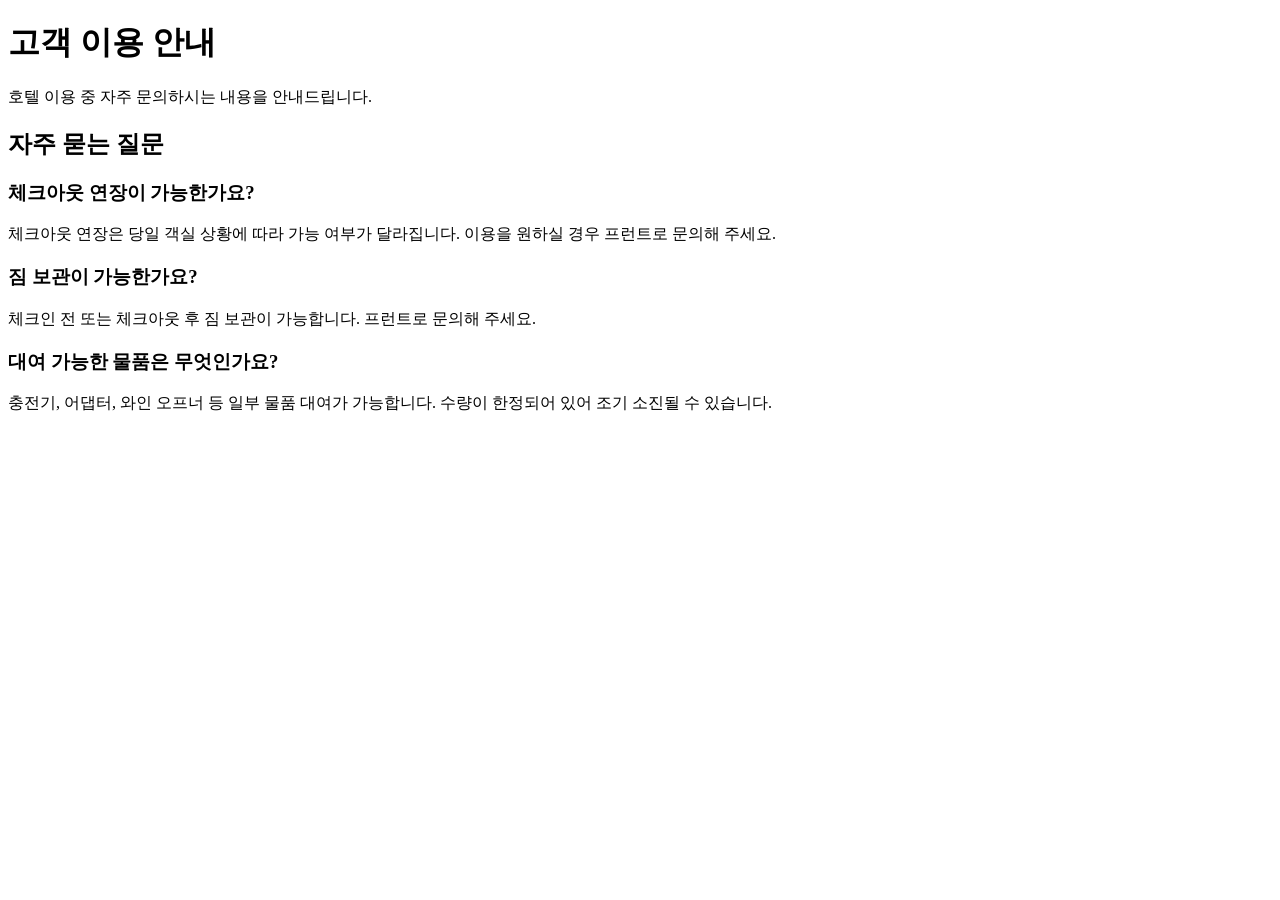
==== index.html @ 240a93ce "Create index.html" ====
<!DOCTYPE html>
<html lang="ko">
<head>
  <meta charset="UTF-8">
  <meta name="viewport" content="width=device-width, initial-scale=1.0">
  <title>고객 이용 안내</title>
</head>
<body>
  <h1>고객 이용 안내</h1>
  <p>호텔 이용 중 자주 문의하시는 내용을 안내드립니다.</p>

  <h2>자주 묻는 질문</h2>

  <h3>체크아웃 연장이 가능한가요?</h3>
  <p>체크아웃 연장은 당일 객실 상황에 따라 가능 여부가 달라집니다. 이용을 원하실 경우 프런트로 문의해 주세요.</p>

  <h3>짐 보관이 가능한가요?</h3>
  <p>체크인 전 또는 체크아웃 후 짐 보관이 가능합니다. 프런트로 문의해 주세요.</p>

  <h3>대여 가능한 물품은 무엇인가요?</h3>
  <p>충전기, 어댑터, 와인 오프너 등 일부 물품 대여가 가능합니다. 수량이 한정되어 있어 조기 소진될 수 있습니다.</p>
</body>
</html>
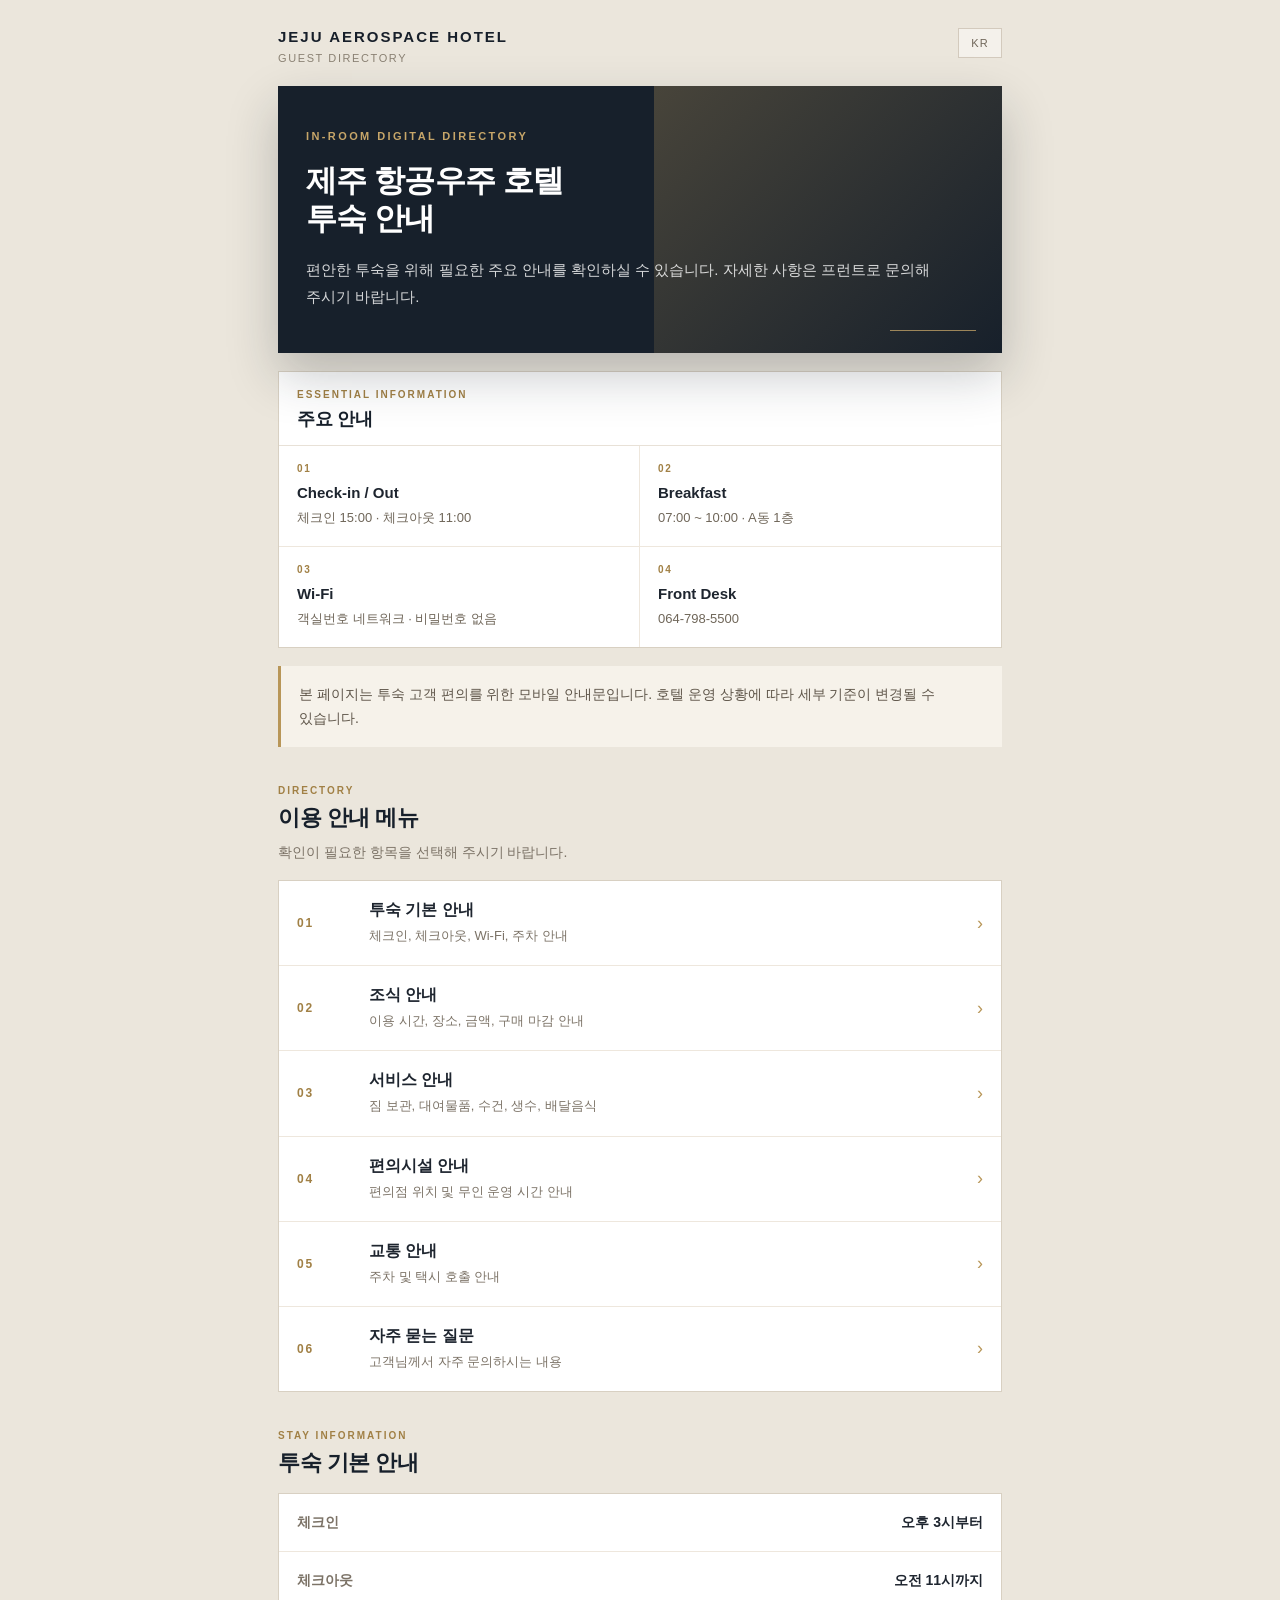
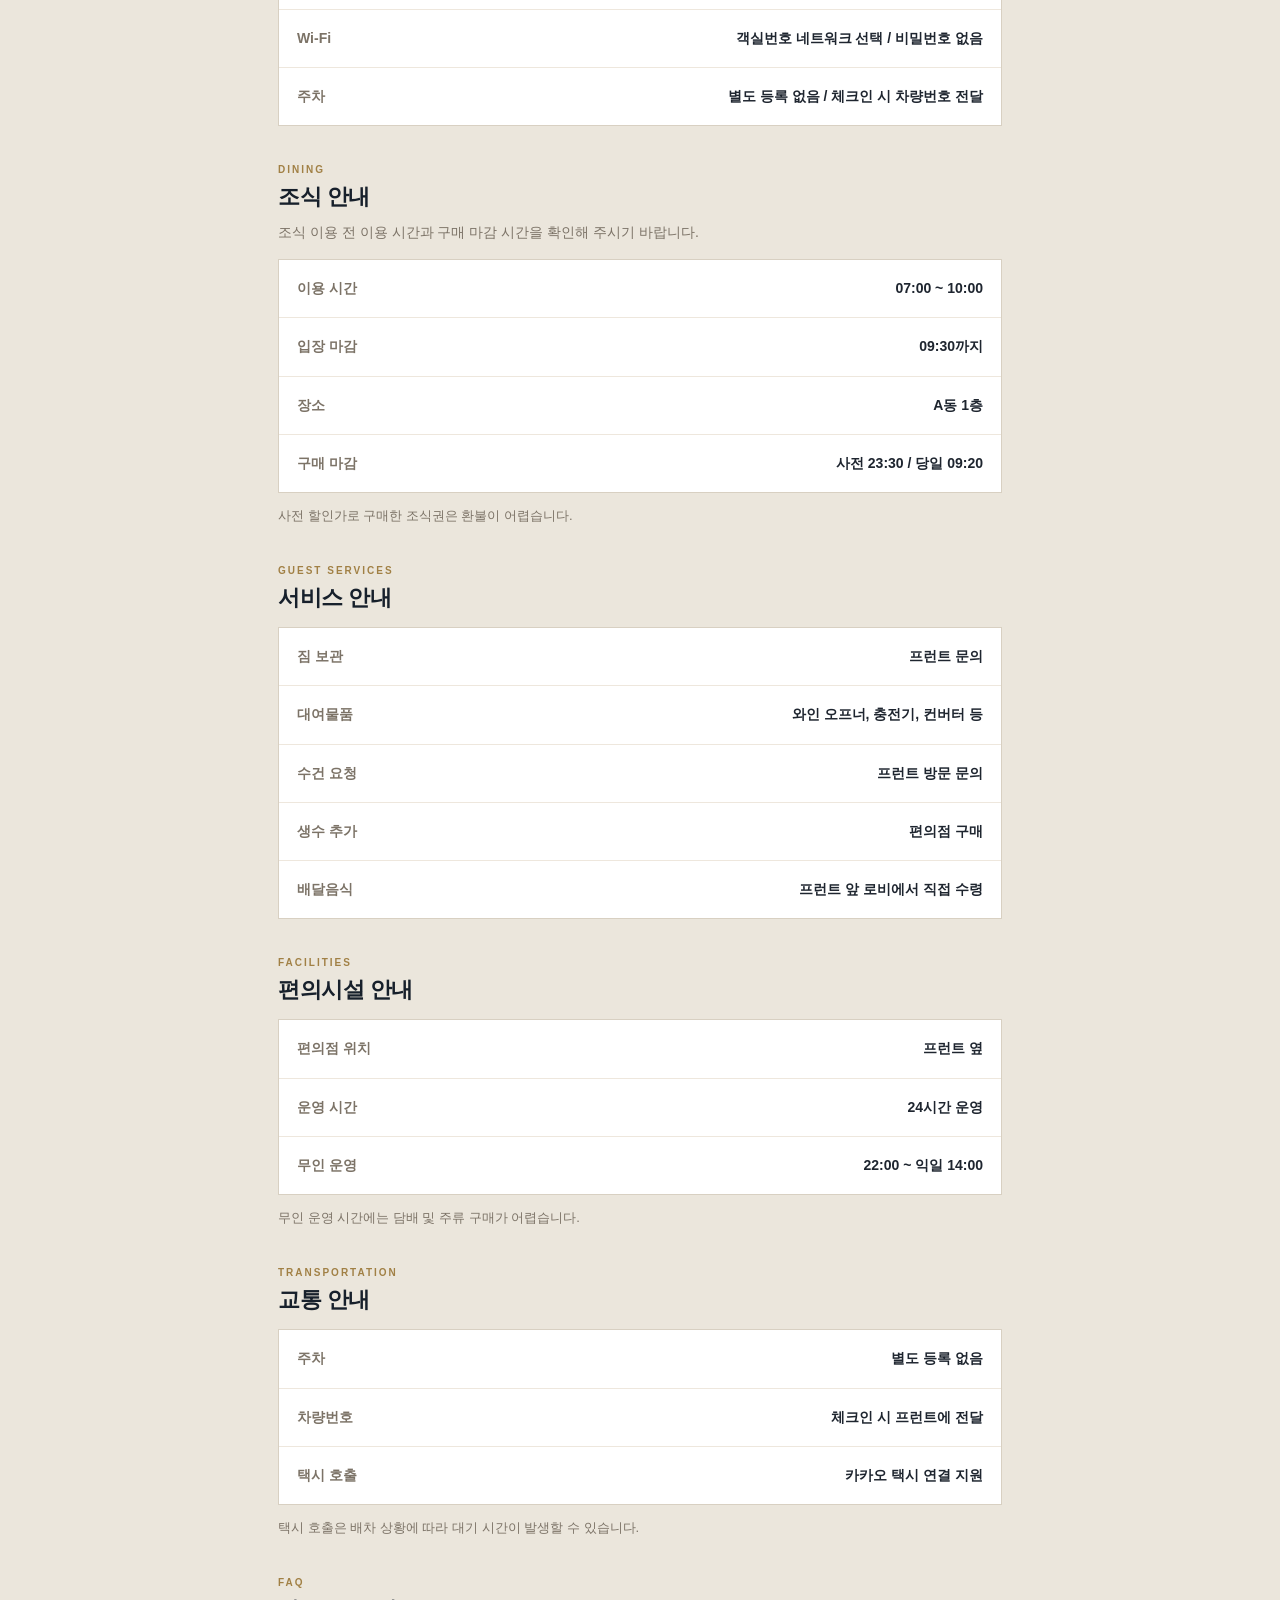
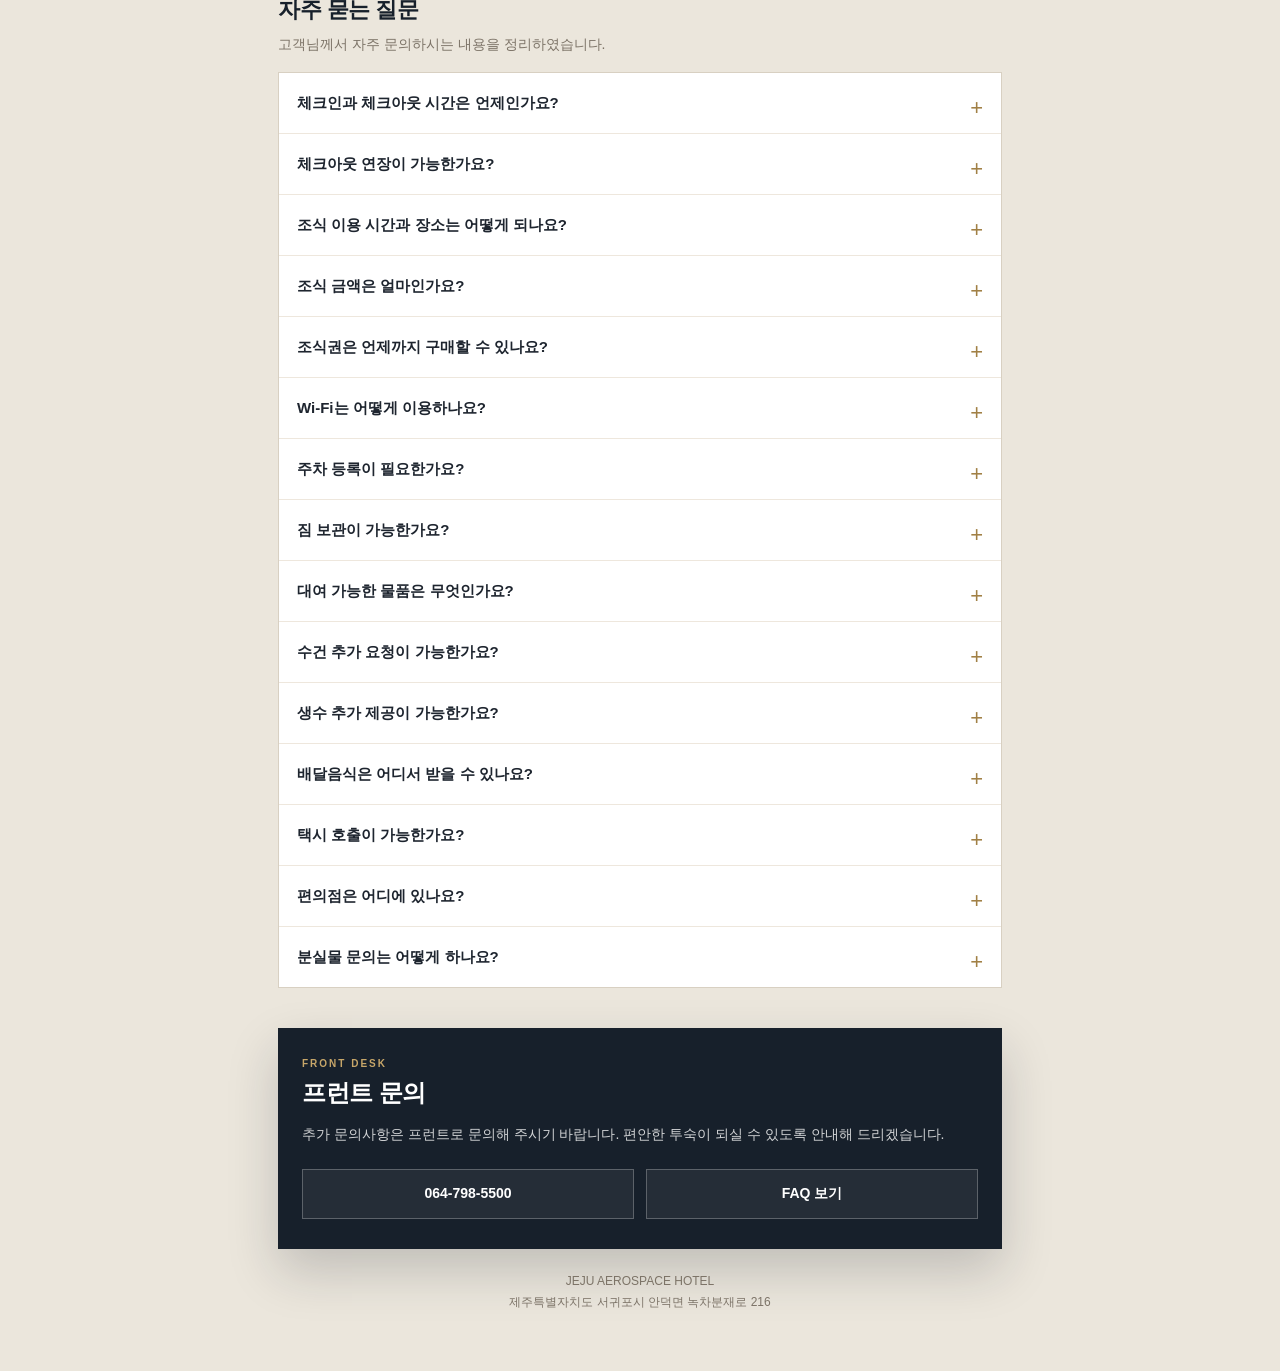
==== commit 6fb18d8e: "Apply premium guest directory layout" ====
--- a/index.html
+++ b/index.html
@@ -1,23 +1,905 @@
 <!DOCTYPE html>
 <html lang="ko">
 <head>
-  <meta charset="UTF-8">
-  <meta name="viewport" content="width=device-width, initial-scale=1.0">
-  <title>고객 이용 안내</title>
+  <meta charset="UTF-8" />
+  <meta name="viewport" content="width=device-width, initial-scale=1.0" />
+  <title>JEJU AEROSPACE HOTEL Guest Directory</title>
+
+  <style>
+    * {
+      box-sizing: border-box;
+    }
+
+    html {
+      scroll-behavior: smooth;
+    }
+
+    body {
+      margin: 0;
+      font-family: -apple-system, BlinkMacSystemFont, "Segoe UI", "Noto Sans KR", "Apple SD Gothic Neo", Arial, sans-serif;
+      background: #ebe6dc;
+      color: #1e252f;
+    }
+
+    a {
+      color: inherit;
+      text-decoration: none;
+    }
+
+    .page {
+      max-width: 760px;
+      margin: 0 auto;
+      padding: 22px 18px 30px;
+    }
+
+    .topbar {
+      display: flex;
+      justify-content: space-between;
+      align-items: flex-start;
+      padding: 6px 0 22px;
+    }
+
+    .brand-main {
+      font-size: 15px;
+      font-weight: 800;
+      letter-spacing: 2px;
+      color: #171f2a;
+      line-height: 1.2;
+    }
+
+    .brand-sub {
+      margin-top: 6px;
+      font-size: 11px;
+      letter-spacing: 1.6px;
+      color: #8a8173;
+      text-transform: uppercase;
+    }
+
+    .language {
+      font-size: 11px;
+      letter-spacing: 1.2px;
+      color: #6f6659;
+      border: 1px solid #d3cabd;
+      padding: 8px 12px;
+      background: rgba(255,255,255,0.42);
+    }
+
+    .hero {
+      background: #17202b;
+      color: #fff;
+      padding: 44px 28px 42px;
+      position: relative;
+      overflow: hidden;
+      box-shadow: 0 22px 48px rgba(23, 32, 43, 0.24);
+    }
+
+    .hero::before {
+      content: "";
+      position: absolute;
+      right: 0;
+      top: 0;
+      width: 48%;
+      height: 100%;
+      background: linear-gradient(135deg, rgba(191, 157, 95, 0.32), rgba(255,255,255,0));
+      opacity: 0.9;
+    }
+
+    .hero::after {
+      content: "";
+      position: absolute;
+      right: 26px;
+      bottom: 22px;
+      width: 86px;
+      height: 1px;
+      background: rgba(199, 166, 105, 0.75);
+    }
+
+    .hero-inner {
+      position: relative;
+      z-index: 1;
+    }
+
+    .kicker {
+      display: block;
+      font-size: 11px;
+      letter-spacing: 2.4px;
+      color: #c7a669;
+      font-weight: 700;
+      text-transform: uppercase;
+      margin-bottom: 20px;
+    }
+
+    .hero h1 {
+      margin: 0;
+      font-size: 31px;
+      line-height: 1.22;
+      font-weight: 700;
+      letter-spacing: -0.8px;
+    }
+
+    .hero p {
+      margin: 18px 0 0;
+      font-size: 15px;
+      line-height: 1.85;
+      color: rgba(255,255,255,0.82);
+      word-break: keep-all;
+    }
+
+    .essential {
+      background: #fff;
+      border: 1px solid #d8d0c2;
+      margin-top: 18px;
+    }
+
+    .essential-title {
+      padding: 17px 18px 14px;
+      border-bottom: 1px solid #e8e1d7;
+    }
+
+    .essential-title span {
+      display: block;
+      font-size: 10px;
+      letter-spacing: 2px;
+      color: #a18045;
+      font-weight: 800;
+      text-transform: uppercase;
+      margin-bottom: 7px;
+    }
+
+    .essential-title h2 {
+      margin: 0;
+      font-size: 18px;
+      color: #17202b;
+      letter-spacing: -0.3px;
+    }
+
+    .essential-grid {
+      display: grid;
+      grid-template-columns: repeat(2, 1fr);
+    }
+
+    .essential-item {
+      padding: 17px 18px;
+      border-bottom: 1px solid #eee7dd;
+      min-height: 96px;
+    }
+
+    .essential-item:nth-child(odd) {
+      border-right: 1px solid #eee7dd;
+    }
+
+    .essential-item:nth-last-child(1),
+    .essential-item:nth-last-child(2) {
+      border-bottom: none;
+    }
+
+    .essential-number {
+      display: block;
+      font-size: 10px;
+      letter-spacing: 1.6px;
+      color: #a18045;
+      font-weight: 800;
+      margin-bottom: 10px;
+    }
+
+    .essential-label {
+      font-size: 15px;
+      font-weight: 800;
+      color: #1e252f;
+      margin-bottom: 7px;
+    }
+
+    .essential-value {
+      font-size: 13px;
+      color: #6f6659;
+      line-height: 1.6;
+      word-break: keep-all;
+    }
+
+    .notice {
+      margin-top: 18px;
+      padding: 16px 18px;
+      background: #f6f2ea;
+      border-left: 3px solid #b89658;
+      color: #5f564a;
+      font-size: 14px;
+      line-height: 1.75;
+      word-break: keep-all;
+    }
+
+    .section {
+      margin-top: 38px;
+    }
+
+    .section-header {
+      margin-bottom: 15px;
+    }
+
+    .section-label {
+      display: block;
+      font-size: 10px;
+      letter-spacing: 2px;
+      color: #a18045;
+      font-weight: 800;
+      text-transform: uppercase;
+      margin-bottom: 8px;
+    }
+
+    .section-title {
+      margin: 0;
+      font-size: 22px;
+      color: #17202b;
+      letter-spacing: -0.5px;
+      line-height: 1.3;
+    }
+
+    .section-desc {
+      margin: 9px 0 0;
+      font-size: 14px;
+      line-height: 1.7;
+      color: #7c7367;
+      word-break: keep-all;
+    }
+
+    .directory {
+      background: #fff;
+      border: 1px solid #d8d0c2;
+    }
+
+    .directory-item {
+      display: grid;
+      grid-template-columns: 58px 1fr 18px;
+      gap: 14px;
+      align-items: center;
+      padding: 19px 18px;
+      border-bottom: 1px solid #eee7dd;
+    }
+
+    .directory-item:last-child {
+      border-bottom: none;
+    }
+
+    .directory-no {
+      font-size: 12px;
+      letter-spacing: 1.8px;
+      color: #a18045;
+      font-weight: 800;
+    }
+
+    .directory-title {
+      font-size: 16px;
+      font-weight: 800;
+      color: #1e252f;
+      margin-bottom: 5px;
+    }
+
+    .directory-desc {
+      font-size: 13px;
+      color: #7c7367;
+      line-height: 1.55;
+      word-break: keep-all;
+    }
+
+    .arrow {
+      color: #b89658;
+      font-size: 18px;
+      text-align: right;
+    }
+
+    .info-table {
+      background: #fff;
+      border: 1px solid #d8d0c2;
+    }
+
+    .info-row {
+      display: grid;
+      grid-template-columns: 118px 1fr;
+      gap: 16px;
+      padding: 17px 18px;
+      border-bottom: 1px solid #eee7dd;
+      font-size: 14px;
+      line-height: 1.65;
+    }
+
+    .info-row:last-child {
+      border-bottom: none;
+    }
+
+    .info-label {
+      color: #7c7367;
+      font-weight: 600;
+    }
+
+    .info-value {
+      color: #1e252f;
+      font-weight: 700;
+      text-align: right;
+      word-break: keep-all;
+    }
+
+    .sub-note {
+      margin-top: 12px;
+      font-size: 13px;
+      line-height: 1.7;
+      color: #7c7367;
+      word-break: keep-all;
+    }
+
+    .faq {
+      background: #fff;
+      border: 1px solid #d8d0c2;
+    }
+
+    details {
+      border-bottom: 1px solid #eee7dd;
+    }
+
+    details:last-child {
+      border-bottom: none;
+    }
+
+    summary {
+      list-style: none;
+      cursor: pointer;
+      position: relative;
+      padding: 18px 50px 18px 18px;
+      font-size: 15px;
+      line-height: 1.6;
+      color: #1e252f;
+      font-weight: 800;
+      word-break: keep-all;
+    }
+
+    summary::-webkit-details-marker {
+      display: none;
+    }
+
+    summary::after {
+      content: "+";
+      position: absolute;
+      right: 18px;
+      top: 17px;
+      font-size: 22px;
+      color: #a18045;
+      font-weight: 300;
+    }
+
+    details[open] summary::after {
+      content: "–";
+    }
+
+    details p {
+      margin: 0;
+      padding: 0 18px 20px;
+      font-size: 14px;
+      line-height: 1.85;
+      color: #5f564a;
+      word-break: keep-all;
+    }
+
+    .price-box {
+      margin: 0 18px 20px;
+      padding: 15px 16px;
+      background: #f6f2ea;
+      border: 1px solid #eadcc2;
+      font-size: 14px;
+      line-height: 1.85;
+      color: #4f473d;
+      word-break: keep-all;
+    }
+
+    .contact {
+      margin-top: 40px;
+      background: #17202b;
+      color: #fff;
+      padding: 30px 24px;
+      box-shadow: 0 22px 48px rgba(23, 32, 43, 0.2);
+    }
+
+    .contact .section-label {
+      color: #c7a669;
+    }
+
+    .contact h2 {
+      margin: 0;
+      font-size: 24px;
+      letter-spacing: -0.5px;
+    }
+
+    .contact p {
+      margin: 13px 0 0;
+      color: rgba(255,255,255,0.8);
+      font-size: 14px;
+      line-height: 1.8;
+      word-break: keep-all;
+    }
+
+    .contact-actions {
+      margin-top: 22px;
+      display: grid;
+      grid-template-columns: 1fr 1fr;
+      gap: 12px;
+    }
+
+    .contact-button {
+      border: 1px solid rgba(255,255,255,0.25);
+      padding: 15px 12px;
+      text-align: center;
+      color: #fff;
+      font-size: 14px;
+      font-weight: 800;
+      background: rgba(255,255,255,0.06);
+    }
+
+    .footer {
+      padding: 22px 0 28px;
+      text-align: center;
+      font-size: 12px;
+      color: #7c7367;
+      line-height: 1.75;
+      word-break: keep-all;
+    }
+
+    @media (max-width: 520px) {
+      .page {
+        padding: 18px 15px 28px;
+      }
+
+      .hero {
+        padding: 40px 23px 38px;
+      }
+
+      .hero h1 {
+        font-size: 28px;
+      }
+
+      .essential-grid {
+        grid-template-columns: 1fr;
+      }
+
+      .essential-item {
+        border-right: none !important;
+      }
+
+      .essential-item:nth-last-child(2) {
+        border-bottom: 1px solid #eee7dd;
+      }
+
+      .directory-item {
+        grid-template-columns: 46px 1fr 16px;
+        gap: 12px;
+        padding: 18px 16px;
+      }
+
+      .info-row {
+        grid-template-columns: 1fr;
+        gap: 5px;
+      }
+
+      .info-value {
+        text-align: left;
+      }
+
+      .contact-actions {
+        grid-template-columns: 1fr;
+      }
+    }
+  </style>
 </head>
+
 <body>
-  <h1>고객 이용 안내</h1>
-  <p>호텔 이용 중 자주 문의하시는 내용을 안내드립니다.</p>
-
-  <h2>자주 묻는 질문</h2>
-
-  <h3>체크아웃 연장이 가능한가요?</h3>
-  <p>체크아웃 연장은 당일 객실 상황에 따라 가능 여부가 달라집니다. 이용을 원하실 경우 프런트로 문의해 주세요.</p>
-
-  <h3>짐 보관이 가능한가요?</h3>
-  <p>체크인 전 또는 체크아웃 후 짐 보관이 가능합니다. 프런트로 문의해 주세요.</p>
-
-  <h3>대여 가능한 물품은 무엇인가요?</h3>
-  <p>충전기, 어댑터, 와인 오프너 등 일부 물품 대여가 가능합니다. 수량이 한정되어 있어 조기 소진될 수 있습니다.</p>
+  <main class="page">
+
+    <header class="topbar">
+      <div>
+        <div class="brand-main">JEJU AEROSPACE HOTEL</div>
+        <div class="brand-sub">Guest Directory</div>
+      </div>
+      <div class="language">KR</div>
+    </header>
+
+    <section class="hero">
+      <div class="hero-inner">
+        <span class="kicker">In-Room Digital Directory</span>
+        <h1>제주 항공우주 호텔<br>투숙 안내</h1>
+        <p>
+          편안한 투숙을 위해 필요한 주요 안내를 확인하실 수 있습니다.
+          자세한 사항은 프런트로 문의해 주시기 바랍니다.
+        </p>
+      </div>
+    </section>
+
+    <section class="essential" id="essential">
+      <div class="essential-title">
+        <span>Essential Information</span>
+        <h2>주요 안내</h2>
+      </div>
+
+      <div class="essential-grid">
+        <a class="essential-item" href="#stay">
+          <span class="essential-number">01</span>
+          <div class="essential-label">Check-in / Out</div>
+          <div class="essential-value">체크인 15:00 · 체크아웃 11:00</div>
+        </a>
+
+        <a class="essential-item" href="#breakfast">
+          <span class="essential-number">02</span>
+          <div class="essential-label">Breakfast</div>
+          <div class="essential-value">07:00 ~ 10:00 · A동 1층</div>
+        </a>
+
+        <a class="essential-item" href="#wifi">
+          <span class="essential-number">03</span>
+          <div class="essential-label">Wi-Fi</div>
+          <div class="essential-value">객실번호 네트워크 · 비밀번호 없음</div>
+        </a>
+
+        <a class="essential-item" href="#front">
+          <span class="essential-number">04</span>
+          <div class="essential-label">Front Desk</div>
+          <div class="essential-value">064-798-5500</div>
+        </a>
+      </div>
+    </section>
+
+    <div class="notice">
+      본 페이지는 투숙 고객 편의를 위한 모바일 안내문입니다.
+      호텔 운영 상황에 따라 세부 기준이 변경될 수 있습니다.
+    </div>
+
+    <section class="section">
+      <div class="section-header">
+        <span class="section-label">Directory</span>
+        <h2 class="section-title">이용 안내 메뉴</h2>
+        <p class="section-desc">확인이 필요한 항목을 선택해 주시기 바랍니다.</p>
+      </div>
+
+      <div class="directory">
+        <a class="directory-item" href="#stay">
+          <div class="directory-no">01</div>
+          <div>
+            <div class="directory-title">투숙 기본 안내</div>
+            <div class="directory-desc">체크인, 체크아웃, Wi-Fi, 주차 안내</div>
+          </div>
+          <div class="arrow">›</div>
+        </a>
+
+        <a class="directory-item" href="#breakfast">
+          <div class="directory-no">02</div>
+          <div>
+            <div class="directory-title">조식 안내</div>
+            <div class="directory-desc">이용 시간, 장소, 금액, 구매 마감 안내</div>
+          </div>
+          <div class="arrow">›</div>
+        </a>
+
+        <a class="directory-item" href="#service">
+          <div class="directory-no">03</div>
+          <div>
+            <div class="directory-title">서비스 안내</div>
+            <div class="directory-desc">짐 보관, 대여물품, 수건, 생수, 배달음식</div>
+          </div>
+          <div class="arrow">›</div>
+        </a>
+
+        <a class="directory-item" href="#facility">
+          <div class="directory-no">04</div>
+          <div>
+            <div class="directory-title">편의시설 안내</div>
+            <div class="directory-desc">편의점 위치 및 무인 운영 시간 안내</div>
+          </div>
+          <div class="arrow">›</div>
+        </a>
+
+        <a class="directory-item" href="#transport">
+          <div class="directory-no">05</div>
+          <div>
+            <div class="directory-title">교통 안내</div>
+            <div class="directory-desc">주차 및 택시 호출 안내</div>
+          </div>
+          <div class="arrow">›</div>
+        </a>
+
+        <a class="directory-item" href="#faq">
+          <div class="directory-no">06</div>
+          <div>
+            <div class="directory-title">자주 묻는 질문</div>
+            <div class="directory-desc">고객님께서 자주 문의하시는 내용</div>
+          </div>
+          <div class="arrow">›</div>
+        </a>
+      </div>
+    </section>
+
+    <section class="section" id="stay">
+      <div class="section-header">
+        <span class="section-label">Stay Information</span>
+        <h2 class="section-title">투숙 기본 안내</h2>
+      </div>
+
+      <div class="info-table">
+        <div class="info-row">
+          <div class="info-label">체크인</div>
+          <div class="info-value">오후 3시부터</div>
+        </div>
+        <div class="info-row">
+          <div class="info-label">체크아웃</div>
+          <div class="info-value">오전 11시까지</div>
+        </div>
+        <div class="info-row" id="wifi">
+          <div class="info-label">Wi-Fi</div>
+          <div class="info-value">객실번호 네트워크 선택 / 비밀번호 없음</div>
+        </div>
+        <div class="info-row">
+          <div class="info-label">주차</div>
+          <div class="info-value">별도 등록 없음 / 체크인 시 차량번호 전달</div>
+        </div>
+      </div>
+    </section>
+
+    <section class="section" id="breakfast">
+      <div class="section-header">
+        <span class="section-label">Dining</span>
+        <h2 class="section-title">조식 안내</h2>
+        <p class="section-desc">조식 이용 전 이용 시간과 구매 마감 시간을 확인해 주시기 바랍니다.</p>
+      </div>
+
+      <div class="info-table">
+        <div class="info-row">
+          <div class="info-label">이용 시간</div>
+          <div class="info-value">07:00 ~ 10:00</div>
+        </div>
+        <div class="info-row">
+          <div class="info-label">입장 마감</div>
+          <div class="info-value">09:30까지</div>
+        </div>
+        <div class="info-row">
+          <div class="info-label">장소</div>
+          <div class="info-value">A동 1층</div>
+        </div>
+        <div class="info-row">
+          <div class="info-label">구매 마감</div>
+          <div class="info-value">사전 23:30 / 당일 09:20</div>
+        </div>
+      </div>
+
+      <div class="sub-note">
+        사전 할인가로 구매한 조식권은 환불이 어렵습니다.
+      </div>
+    </section>
+
+    <section class="section" id="service">
+      <div class="section-header">
+        <span class="section-label">Guest Services</span>
+        <h2 class="section-title">서비스 안내</h2>
+      </div>
+
+      <div class="info-table">
+        <div class="info-row">
+          <div class="info-label">짐 보관</div>
+          <div class="info-value">프런트 문의</div>
+        </div>
+        <div class="info-row">
+          <div class="info-label">대여물품</div>
+          <div class="info-value">와인 오프너, 충전기, 컨버터 등</div>
+        </div>
+        <div class="info-row">
+          <div class="info-label">수건 요청</div>
+          <div class="info-value">프런트 방문 문의</div>
+        </div>
+        <div class="info-row">
+          <div class="info-label">생수 추가</div>
+          <div class="info-value">편의점 구매</div>
+        </div>
+        <div class="info-row">
+          <div class="info-label">배달음식</div>
+          <div class="info-value">프런트 앞 로비에서 직접 수령</div>
+        </div>
+      </div>
+    </section>
+
+    <section class="section" id="facility">
+      <div class="section-header">
+        <span class="section-label">Facilities</span>
+        <h2 class="section-title">편의시설 안내</h2>
+      </div>
+
+      <div class="info-table">
+        <div class="info-row">
+          <div class="info-label">편의점 위치</div>
+          <div class="info-value">프런트 옆</div>
+        </div>
+        <div class="info-row">
+          <div class="info-label">운영 시간</div>
+          <div class="info-value">24시간 운영</div>
+        </div>
+        <div class="info-row">
+          <div class="info-label">무인 운영</div>
+          <div class="info-value">22:00 ~ 익일 14:00</div>
+        </div>
+      </div>
+
+      <div class="sub-note">
+        무인 운영 시간에는 담배 및 주류 구매가 어렵습니다.
+      </div>
+    </section>
+
+    <section class="section" id="transport">
+      <div class="section-header">
+        <span class="section-label">Transportation</span>
+        <h2 class="section-title">교통 안내</h2>
+      </div>
+
+      <div class="info-table">
+        <div class="info-row">
+          <div class="info-label">주차</div>
+          <div class="info-value">별도 등록 없음</div>
+        </div>
+        <div class="info-row">
+          <div class="info-label">차량번호</div>
+          <div class="info-value">체크인 시 프런트에 전달</div>
+        </div>
+        <div class="info-row">
+          <div class="info-label">택시 호출</div>
+          <div class="info-value">카카오 택시 연결 지원</div>
+        </div>
+      </div>
+
+      <div class="sub-note">
+        택시 호출은 배차 상황에 따라 대기 시간이 발생할 수 있습니다.
+      </div>
+    </section>
+
+    <section class="section" id="faq">
+      <div class="section-header">
+        <span class="section-label">FAQ</span>
+        <h2 class="section-title">자주 묻는 질문</h2>
+        <p class="section-desc">고객님께서 자주 문의하시는 내용을 정리하였습니다.</p>
+      </div>
+
+      <div class="faq">
+        <details>
+          <summary>체크인과 체크아웃 시간은 언제인가요?</summary>
+          <p>체크인은 오후 3시부터 가능하며, 체크아웃은 오전 11시까지입니다.</p>
+        </details>
+
+        <details>
+          <summary>체크아웃 연장이 가능한가요?</summary>
+          <p>
+            체크아웃 연장은 당일 객실 상황에 따라 가능 여부가 달라집니다.
+            최대 오후 2시까지 연장 가능하며, 연장 요금은 시간당 11,000원입니다.
+            이용을 원하실 경우 프런트로 문의해 주시기 바랍니다.
+          </p>
+        </details>
+
+        <details>
+          <summary>조식 이용 시간과 장소는 어떻게 되나요?</summary>
+          <p>
+            조식은 오전 7시부터 오전 10시까지 이용 가능하며, 입장은 오전 9시 30분까지 가능합니다.
+            조식 장소는 A동 1층입니다.
+          </p>
+        </details>
+
+        <details>
+          <summary>조식 금액은 얼마인가요?</summary>
+          <p>조식은 전날 구매 시 사전 할인가로 이용 가능합니다.</p>
+          <div class="price-box">
+            성인 사전 구매: 15,000원<br>
+            성인 당일 구매: 17,600원<br>
+            소인: 12,100원<br><br>
+            사전 할인가로 구매한 조식권은 환불이 어렵습니다.
+          </div>
+        </details>
+
+        <details>
+          <summary>조식권은 언제까지 구매할 수 있나요?</summary>
+          <p>
+            사전 할인가 조식권은 전날 23시 30분까지 구매 가능합니다.
+            당일 조식권은 당일 오전 9시 20분까지 구매 가능합니다.
+          </p>
+        </details>
+
+        <details>
+          <summary>Wi-Fi는 어떻게 이용하나요?</summary>
+          <p>
+            Wi-Fi 검색 시 객실번호로 된 네트워크를 선택해 주시기 바랍니다.
+            별도 비밀번호 없이 이용 가능합니다.
+          </p>
+        </details>
+
+        <details>
+          <summary>주차 등록이 필요한가요?</summary>
+          <p>
+            별도의 주차 등록은 필요하지 않습니다.
+            다만 체크인 시 차량번호를 프런트에 알려 주시기 바랍니다.
+          </p>
+        </details>
+
+        <details>
+          <summary>짐 보관이 가능한가요?</summary>
+          <p>
+            짐 보관은 가능합니다.
+            프런트로 문의해 주시기 바랍니다.
+          </p>
+        </details>
+
+        <details>
+          <summary>대여 가능한 물품은 무엇인가요?</summary>
+          <p>
+            와인 오프너, 충전기, 컨버터 등 일부 물품 대여가 가능합니다.
+            대여 물품은 수량이 한정되어 있으며, 사용 후 반드시 프런트로 반납해 주시기 바랍니다.
+          </p>
+        </details>
+
+        <details>
+          <summary>수건 추가 요청이 가능한가요?</summary>
+          <p>
+            수건이 추가로 필요하신 경우 프런트로 방문해 주시기 바랍니다.
+            운영 기준에 따라 안내해 드립니다.
+          </p>
+        </details>
+
+        <details>
+          <summary>생수 추가 제공이 가능한가요?</summary>
+          <p>
+            생수는 1일 기준 객실 타입별 인원 수에 맞춰 제공됩니다.
+            추가 생수가 필요한 경우 편의점에서 구매해 주시기 바랍니다.
+          </p>
+        </details>
+
+        <details>
+          <summary>배달음식은 어디서 받을 수 있나요?</summary>
+          <p>
+            배달음식은 프런트 앞 로비에서 고객님께서 직접 수령해 주시기 바랍니다.
+          </p>
+        </details>
+
+        <details>
+          <summary>택시 호출이 가능한가요?</summary>
+          <p>
+            프런트에 요청하시면 카카오 택시를 통해 호출을 도와드립니다.
+            단, 배차 상황에 따라 대기 시간이 발생할 수 있습니다.
+          </p>
+        </details>
+
+        <details>
+          <summary>편의점은 어디에 있나요?</summary>
+          <p>
+            편의점은 프런트 옆에 있습니다.
+            24시간 운영되며, 22시부터 익일 14시까지는 무인으로 운영됩니다.
+            무인 운영 시간에는 담배 및 주류 구매가 어렵습니다.
+          </p>
+        </details>
+
+        <details>
+          <summary>분실물 문의는 어떻게 하나요?</summary>
+          <p>
+            호텔에서 발견된 분실물은 최대 30일 동안 보관됩니다.
+            분실물 관련 문의는 프런트로 전화 또는 방문하여 문의해 주시기 바랍니다.
+          </p>
+        </details>
+      </div>
+    </section>
+
+    <section class="contact" id="front">
+      <span class="section-label">Front Desk</span>
+      <h2>프런트 문의</h2>
+      <p>
+        추가 문의사항은 프런트로 문의해 주시기 바랍니다.
+        편안한 투숙이 되실 수 있도록 안내해 드리겠습니다.
+      </p>
+
+      <div class="contact-actions">
+        <a class="contact-button" href="tel:0647985500">064-798-5500</a>
+        <a class="contact-button" href="#faq">FAQ 보기</a>
+      </div>
+    </section>
+
+    <footer class="footer">
+      JEJU AEROSPACE HOTEL<br>
+      제주특별자치도 서귀포시 안덕면 녹차분재로 216
+    </footer>
+
+  </main>
 </body>
 </html>
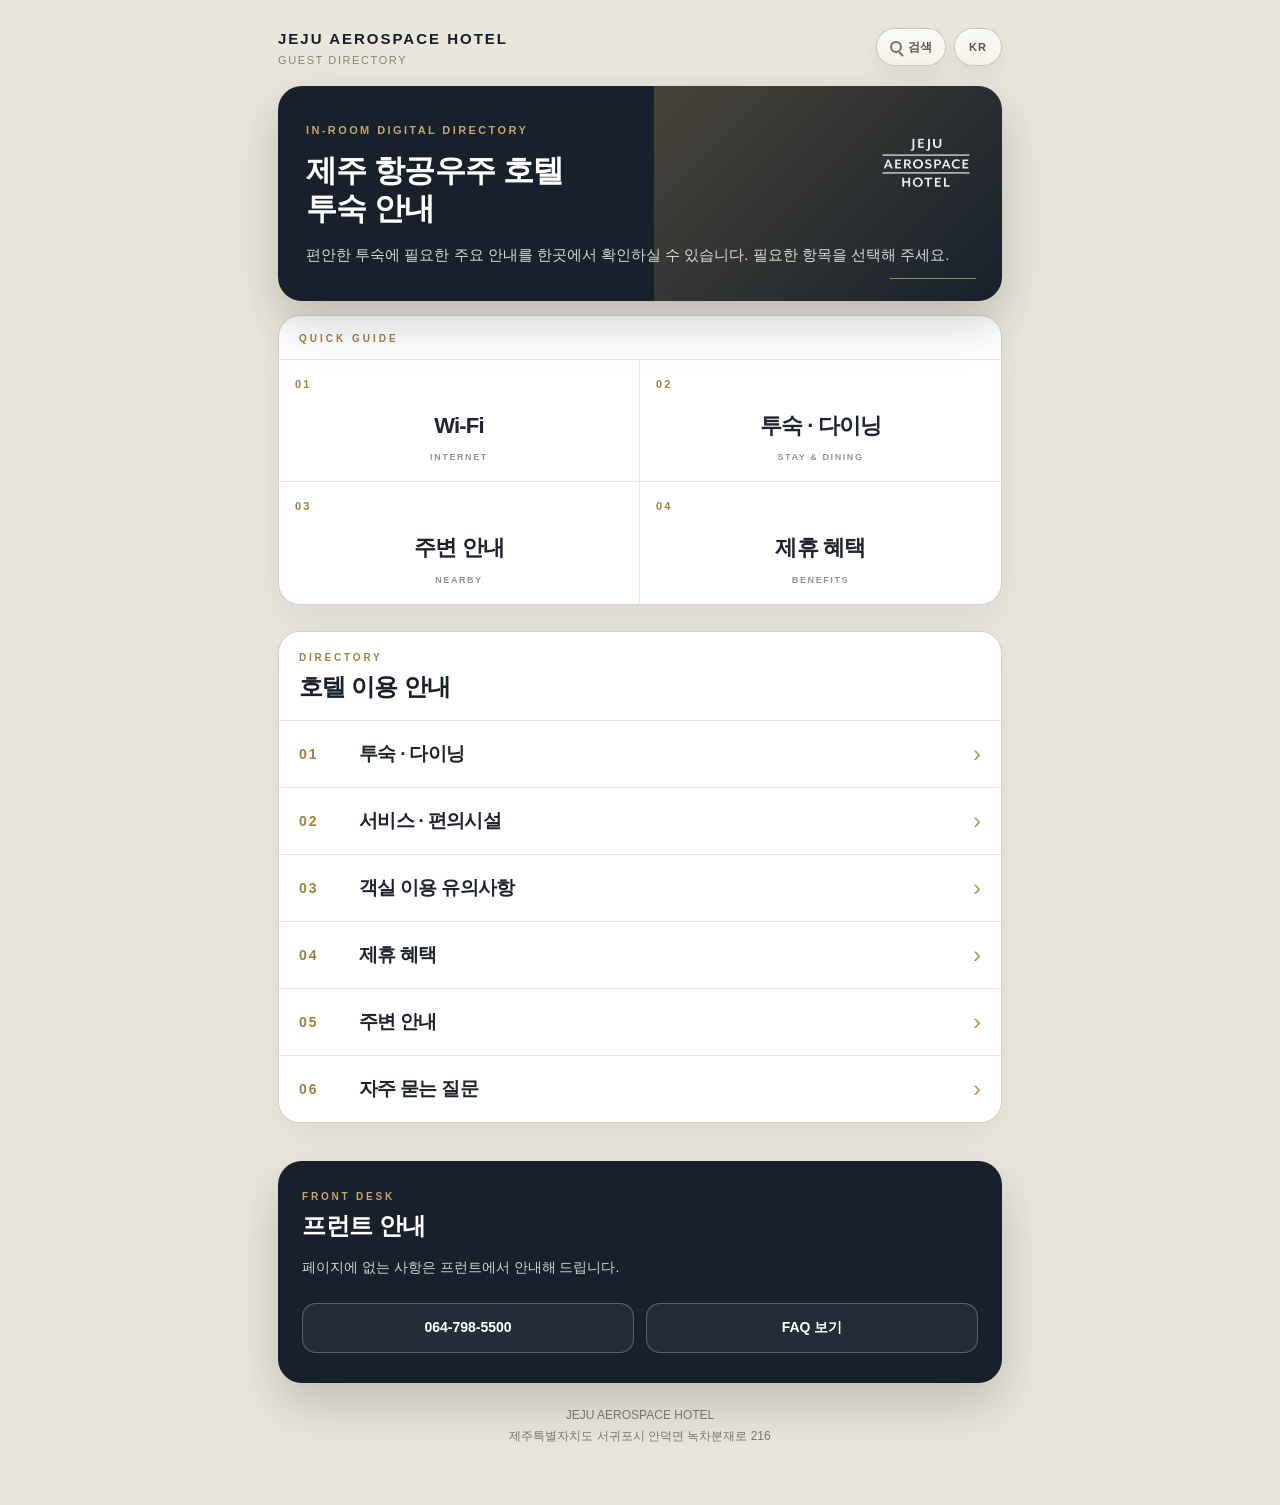
==== commit 1b5494d5: "Add files via upload" ====
--- a/index.html
+++ b/index.html
@@ -5,893 +5,207 @@
   <meta name="viewport" content="width=device-width, initial-scale=1.0" />
   <title>JEJU AEROSPACE HOTEL Guest Directory</title>
 
-  <style>
-    * {
-      box-sizing: border-box;
-    }
-
-    html {
-      scroll-behavior: smooth;
-    }
-
-    body {
-      margin: 0;
-      font-family: -apple-system, BlinkMacSystemFont, "Segoe UI", "Noto Sans KR", "Apple SD Gothic Neo", Arial, sans-serif;
-      background: #ebe6dc;
-      color: #1e252f;
-    }
-
-    a {
-      color: inherit;
-      text-decoration: none;
-    }
-
-    .page {
-      max-width: 760px;
-      margin: 0 auto;
-      padding: 22px 18px 30px;
-    }
-
-    .topbar {
-      display: flex;
-      justify-content: space-between;
-      align-items: flex-start;
-      padding: 6px 0 22px;
-    }
-
-    .brand-main {
-      font-size: 15px;
-      font-weight: 800;
-      letter-spacing: 2px;
-      color: #171f2a;
-      line-height: 1.2;
-    }
-
-    .brand-sub {
-      margin-top: 6px;
-      font-size: 11px;
-      letter-spacing: 1.6px;
-      color: #8a8173;
-      text-transform: uppercase;
-    }
-
-    .language {
-      font-size: 11px;
-      letter-spacing: 1.2px;
-      color: #6f6659;
-      border: 1px solid #d3cabd;
-      padding: 8px 12px;
-      background: rgba(255,255,255,0.42);
-    }
-
-    .hero {
-      background: #17202b;
-      color: #fff;
-      padding: 44px 28px 42px;
-      position: relative;
-      overflow: hidden;
-      box-shadow: 0 22px 48px rgba(23, 32, 43, 0.24);
-    }
-
-    .hero::before {
-      content: "";
-      position: absolute;
-      right: 0;
-      top: 0;
-      width: 48%;
-      height: 100%;
-      background: linear-gradient(135deg, rgba(191, 157, 95, 0.32), rgba(255,255,255,0));
-      opacity: 0.9;
-    }
-
-    .hero::after {
-      content: "";
-      position: absolute;
-      right: 26px;
-      bottom: 22px;
-      width: 86px;
-      height: 1px;
-      background: rgba(199, 166, 105, 0.75);
-    }
-
-    .hero-inner {
-      position: relative;
-      z-index: 1;
-    }
-
-    .kicker {
-      display: block;
-      font-size: 11px;
-      letter-spacing: 2.4px;
-      color: #c7a669;
-      font-weight: 700;
-      text-transform: uppercase;
-      margin-bottom: 20px;
-    }
-
-    .hero h1 {
-      margin: 0;
-      font-size: 31px;
-      line-height: 1.22;
-      font-weight: 700;
-      letter-spacing: -0.8px;
-    }
-
-    .hero p {
-      margin: 18px 0 0;
-      font-size: 15px;
-      line-height: 1.85;
-      color: rgba(255,255,255,0.82);
-      word-break: keep-all;
-    }
-
-    .essential {
-      background: #fff;
-      border: 1px solid #d8d0c2;
-      margin-top: 18px;
-    }
-
-    .essential-title {
-      padding: 17px 18px 14px;
-      border-bottom: 1px solid #e8e1d7;
-    }
-
-    .essential-title span {
-      display: block;
-      font-size: 10px;
-      letter-spacing: 2px;
-      color: #a18045;
-      font-weight: 800;
-      text-transform: uppercase;
-      margin-bottom: 7px;
-    }
-
-    .essential-title h2 {
-      margin: 0;
-      font-size: 18px;
-      color: #17202b;
-      letter-spacing: -0.3px;
-    }
-
-    .essential-grid {
-      display: grid;
-      grid-template-columns: repeat(2, 1fr);
-    }
-
-    .essential-item {
-      padding: 17px 18px;
-      border-bottom: 1px solid #eee7dd;
-      min-height: 96px;
-    }
-
-    .essential-item:nth-child(odd) {
-      border-right: 1px solid #eee7dd;
-    }
-
-    .essential-item:nth-last-child(1),
-    .essential-item:nth-last-child(2) {
-      border-bottom: none;
-    }
-
-    .essential-number {
-      display: block;
-      font-size: 10px;
-      letter-spacing: 1.6px;
-      color: #a18045;
-      font-weight: 800;
-      margin-bottom: 10px;
-    }
-
-    .essential-label {
-      font-size: 15px;
-      font-weight: 800;
-      color: #1e252f;
-      margin-bottom: 7px;
-    }
-
-    .essential-value {
-      font-size: 13px;
-      color: #6f6659;
-      line-height: 1.6;
-      word-break: keep-all;
-    }
-
-    .notice {
-      margin-top: 18px;
-      padding: 16px 18px;
-      background: #f6f2ea;
-      border-left: 3px solid #b89658;
-      color: #5f564a;
-      font-size: 14px;
-      line-height: 1.75;
-      word-break: keep-all;
-    }
-
-    .section {
-      margin-top: 38px;
-    }
-
-    .section-header {
-      margin-bottom: 15px;
-    }
-
-    .section-label {
-      display: block;
-      font-size: 10px;
-      letter-spacing: 2px;
-      color: #a18045;
-      font-weight: 800;
-      text-transform: uppercase;
-      margin-bottom: 8px;
-    }
-
-    .section-title {
-      margin: 0;
-      font-size: 22px;
-      color: #17202b;
-      letter-spacing: -0.5px;
-      line-height: 1.3;
-    }
-
-    .section-desc {
-      margin: 9px 0 0;
-      font-size: 14px;
-      line-height: 1.7;
-      color: #7c7367;
-      word-break: keep-all;
-    }
-
-    .directory {
-      background: #fff;
-      border: 1px solid #d8d0c2;
-    }
-
-    .directory-item {
-      display: grid;
-      grid-template-columns: 58px 1fr 18px;
-      gap: 14px;
-      align-items: center;
-      padding: 19px 18px;
-      border-bottom: 1px solid #eee7dd;
-    }
-
-    .directory-item:last-child {
-      border-bottom: none;
-    }
-
-    .directory-no {
-      font-size: 12px;
-      letter-spacing: 1.8px;
-      color: #a18045;
-      font-weight: 800;
-    }
-
-    .directory-title {
-      font-size: 16px;
-      font-weight: 800;
-      color: #1e252f;
-      margin-bottom: 5px;
-    }
-
-    .directory-desc {
-      font-size: 13px;
-      color: #7c7367;
-      line-height: 1.55;
-      word-break: keep-all;
-    }
-
-    .arrow {
-      color: #b89658;
-      font-size: 18px;
-      text-align: right;
-    }
-
-    .info-table {
-      background: #fff;
-      border: 1px solid #d8d0c2;
-    }
-
-    .info-row {
-      display: grid;
-      grid-template-columns: 118px 1fr;
-      gap: 16px;
-      padding: 17px 18px;
-      border-bottom: 1px solid #eee7dd;
-      font-size: 14px;
-      line-height: 1.65;
-    }
-
-    .info-row:last-child {
-      border-bottom: none;
-    }
-
-    .info-label {
-      color: #7c7367;
-      font-weight: 600;
-    }
-
-    .info-value {
-      color: #1e252f;
-      font-weight: 700;
-      text-align: right;
-      word-break: keep-all;
-    }
-
-    .sub-note {
-      margin-top: 12px;
-      font-size: 13px;
-      line-height: 1.7;
-      color: #7c7367;
-      word-break: keep-all;
-    }
-
-    .faq {
-      background: #fff;
-      border: 1px solid #d8d0c2;
-    }
-
-    details {
-      border-bottom: 1px solid #eee7dd;
-    }
-
-    details:last-child {
-      border-bottom: none;
-    }
-
-    summary {
-      list-style: none;
-      cursor: pointer;
-      position: relative;
-      padding: 18px 50px 18px 18px;
-      font-size: 15px;
-      line-height: 1.6;
-      color: #1e252f;
-      font-weight: 800;
-      word-break: keep-all;
-    }
-
-    summary::-webkit-details-marker {
-      display: none;
-    }
-
-    summary::after {
-      content: "+";
-      position: absolute;
-      right: 18px;
-      top: 17px;
-      font-size: 22px;
-      color: #a18045;
-      font-weight: 300;
-    }
-
-    details[open] summary::after {
-      content: "–";
-    }
-
-    details p {
-      margin: 0;
-      padding: 0 18px 20px;
-      font-size: 14px;
-      line-height: 1.85;
-      color: #5f564a;
-      word-break: keep-all;
-    }
-
-    .price-box {
-      margin: 0 18px 20px;
-      padding: 15px 16px;
-      background: #f6f2ea;
-      border: 1px solid #eadcc2;
-      font-size: 14px;
-      line-height: 1.85;
-      color: #4f473d;
-      word-break: keep-all;
-    }
-
-    .contact {
-      margin-top: 40px;
-      background: #17202b;
-      color: #fff;
-      padding: 30px 24px;
-      box-shadow: 0 22px 48px rgba(23, 32, 43, 0.2);
-    }
-
-    .contact .section-label {
-      color: #c7a669;
-    }
-
-    .contact h2 {
-      margin: 0;
-      font-size: 24px;
-      letter-spacing: -0.5px;
-    }
-
-    .contact p {
-      margin: 13px 0 0;
-      color: rgba(255,255,255,0.8);
-      font-size: 14px;
-      line-height: 1.8;
-      word-break: keep-all;
-    }
-
-    .contact-actions {
-      margin-top: 22px;
-      display: grid;
-      grid-template-columns: 1fr 1fr;
-      gap: 12px;
-    }
-
-    .contact-button {
-      border: 1px solid rgba(255,255,255,0.25);
-      padding: 15px 12px;
-      text-align: center;
-      color: #fff;
-      font-size: 14px;
-      font-weight: 800;
-      background: rgba(255,255,255,0.06);
-    }
-
-    .footer {
-      padding: 22px 0 28px;
-      text-align: center;
-      font-size: 12px;
-      color: #7c7367;
-      line-height: 1.75;
-      word-break: keep-all;
-    }
-
-    @media (max-width: 520px) {
-      .page {
-        padding: 18px 15px 28px;
-      }
-
-      .hero {
-        padding: 40px 23px 38px;
-      }
-
-      .hero h1 {
-        font-size: 28px;
-      }
-
-      .essential-grid {
-        grid-template-columns: 1fr;
-      }
-
-      .essential-item {
-        border-right: none !important;
-      }
-
-      .essential-item:nth-last-child(2) {
-        border-bottom: 1px solid #eee7dd;
-      }
-
-      .directory-item {
-        grid-template-columns: 46px 1fr 16px;
-        gap: 12px;
-        padding: 18px 16px;
-      }
-
-      .info-row {
-        grid-template-columns: 1fr;
-        gap: 5px;
-      }
-
-      .info-value {
-        text-align: left;
-      }
-
-      .contact-actions {
-        grid-template-columns: 1fr;
-      }
-    }
-  </style>
+  <!-- Google Tag Manager -->
+  <script>(function(w,d,s,l,i){w[l]=w[l]||[];w[l].push({'gtm.start':
+  new Date().getTime(),event:'gtm.js'});var f=d.getElementsByTagName(s)[0],
+  j=d.createElement(s),dl=l!='dataLayer'?'&l='+l:'';j.async=true;j.src=
+  'https://www.googletagmanager.com/gtm.js?id='+i+dl;f.parentNode.insertBefore(j,f);
+  })(window,document,'script','dataLayer','GTM-KJN6C6B9');</script>
+  <!-- End Google Tag Manager -->
+
+  <link rel="stylesheet" href="style.css" />
 </head>
 
 <body>
+  <!-- Google Tag Manager (noscript) -->
+  <noscript><iframe src="https://www.googletagmanager.com/ns.html?id=GTM-KJN6C6B9"
+  height="0" width="0" style="display:none;visibility:hidden"></iframe></noscript>
+  <!-- End Google Tag Manager (noscript) -->
+
   <main class="page">
 
     <header class="topbar">
-      <div>
+      <div class="topbar-brand">
         <div class="brand-main">JEJU AEROSPACE HOTEL</div>
         <div class="brand-sub">Guest Directory</div>
       </div>
-      <div class="language">KR</div>
+
+      <div class="topbar-actions">
+        <button class="search-toggle" type="button" aria-label="검색 열기">
+          <span class="search-mark" aria-hidden="true"></span>
+          <span>검색</span>
+        </button>
+        <div class="language">KR</div>
+      </div>
     </header>
 
-    <section class="hero">
+    <section class="hero main-hero">
       <div class="hero-inner">
+        <img class="hero-logo" src="logo1.png" alt="JEJU AEROSPACE HOTEL 로고">
+
         <span class="kicker">In-Room Digital Directory</span>
+
         <h1>제주 항공우주 호텔<br>투숙 안내</h1>
+
         <p>
-          편안한 투숙을 위해 필요한 주요 안내를 확인하실 수 있습니다.
-          자세한 사항은 프런트로 문의해 주시기 바랍니다.
+          편안한 투숙에 필요한 주요 안내를 한곳에서 확인하실 수 있습니다.
+          필요한 항목을 선택해 주세요.
         </p>
       </div>
     </section>
 
-    <section class="essential" id="essential">
-      <div class="essential-title">
-        <span>Essential Information</span>
-        <h2>주요 안내</h2>
-      </div>
-
-      <div class="essential-grid">
-        <a class="essential-item" href="#stay">
-          <span class="essential-number">01</span>
-          <div class="essential-label">Check-in / Out</div>
-          <div class="essential-value">체크인 15:00 · 체크아웃 11:00</div>
-        </a>
-
-        <a class="essential-item" href="#breakfast">
-          <span class="essential-number">02</span>
-          <div class="essential-label">Breakfast</div>
-          <div class="essential-value">07:00 ~ 10:00 · A동 1층</div>
-        </a>
-
-        <a class="essential-item" href="#wifi">
-          <span class="essential-number">03</span>
-          <div class="essential-label">Wi-Fi</div>
-          <div class="essential-value">객실번호 네트워크 · 비밀번호 없음</div>
-        </a>
-
-        <a class="essential-item" href="#front">
-          <span class="essential-number">04</span>
-          <div class="essential-label">Front Desk</div>
-          <div class="essential-value">064-798-5500</div>
+    <section class="quick">
+      <div class="quick-title">
+        <span>Quick Guide</span>
+      </div>
+
+      <div class="quick-grid">
+        <a
+          class="quick-card"
+          href="stay.html#wifi"
+          data-track-area="quick"
+          data-track-item="wifi"
+        >
+          <div class="quick-no">01</div>
+          <div class="quick-main">Wi-Fi</div>
+          <div class="quick-en">Internet</div>
+        </a>
+
+        <a
+          class="quick-card"
+          href="stay.html"
+          data-track-area="quick"
+          data-track-item="stay_dining"
+        >
+          <div class="quick-no">02</div>
+          <div class="quick-main">투숙 · 다이닝</div>
+          <div class="quick-en">Stay & Dining</div>
+        </a>
+
+        <a
+          class="quick-card"
+          href="nearby.html"
+          data-track-area="quick"
+          data-track-item="nearby"
+        >
+          <div class="quick-no">03</div>
+          <div class="quick-main">주변 안내</div>
+          <div class="quick-en">Nearby</div>
+        </a>
+
+        <a
+          class="quick-card"
+          href="benefits.html"
+          data-track-area="quick"
+          data-track-item="benefits"
+        >
+          <div class="quick-no">04</div>
+          <div class="quick-main">제휴 혜택</div>
+          <div class="quick-en">Benefits</div>
         </a>
       </div>
     </section>
 
-    <div class="notice">
-      본 페이지는 투숙 고객 편의를 위한 모바일 안내문입니다.
-      호텔 운영 상황에 따라 세부 기준이 변경될 수 있습니다.
-    </div>
-
-    <section class="section">
+    <section class="section" id="directory-menu">
       <div class="section-header">
         <span class="section-label">Directory</span>
-        <h2 class="section-title">이용 안내 메뉴</h2>
-        <p class="section-desc">확인이 필요한 항목을 선택해 주시기 바랍니다.</p>
+        <h2 class="section-title">호텔 이용 안내</h2>
       </div>
 
       <div class="directory">
-        <a class="directory-item" href="#stay">
+        <a
+          class="directory-item"
+          href="stay.html"
+          data-track-area="directory"
+          data-track-item="stay_dining"
+        >
           <div class="directory-no">01</div>
-          <div>
-            <div class="directory-title">투숙 기본 안내</div>
-            <div class="directory-desc">체크인, 체크아웃, Wi-Fi, 주차 안내</div>
-          </div>
-          <div class="arrow">›</div>
-        </a>
-
-        <a class="directory-item" href="#breakfast">
+          <div class="directory-title">투숙 · 다이닝</div>
+          <div class="arrow">›</div>
+        </a>
+
+        <a
+          class="directory-item"
+          href="service.html"
+          data-track-area="directory"
+          data-track-item="service_facility"
+        >
           <div class="directory-no">02</div>
-          <div>
-            <div class="directory-title">조식 안내</div>
-            <div class="directory-desc">이용 시간, 장소, 금액, 구매 마감 안내</div>
-          </div>
-          <div class="arrow">›</div>
-        </a>
-
-        <a class="directory-item" href="#service">
+          <div class="directory-title">서비스 · 편의시설</div>
+          <div class="arrow">›</div>
+        </a>
+
+        <a
+          class="directory-item"
+          href="policy.html"
+          data-track-area="directory"
+          data-track-item="room_policy"
+        >
           <div class="directory-no">03</div>
-          <div>
-            <div class="directory-title">서비스 안내</div>
-            <div class="directory-desc">짐 보관, 대여물품, 수건, 생수, 배달음식</div>
-          </div>
-          <div class="arrow">›</div>
-        </a>
-
-        <a class="directory-item" href="#facility">
+          <div class="directory-title">객실 이용 유의사항</div>
+          <div class="arrow">›</div>
+        </a>
+
+        <a
+          class="directory-item"
+          href="benefits.html"
+          data-track-area="directory"
+          data-track-item="benefits"
+        >
           <div class="directory-no">04</div>
-          <div>
-            <div class="directory-title">편의시설 안내</div>
-            <div class="directory-desc">편의점 위치 및 무인 운영 시간 안내</div>
-          </div>
-          <div class="arrow">›</div>
-        </a>
-
-        <a class="directory-item" href="#transport">
+          <div class="directory-title">제휴 혜택</div>
+          <div class="arrow">›</div>
+        </a>
+
+        <a
+          class="directory-item"
+          href="nearby.html"
+          data-track-area="directory"
+          data-track-item="nearby"
+        >
           <div class="directory-no">05</div>
-          <div>
-            <div class="directory-title">교통 안내</div>
-            <div class="directory-desc">주차 및 택시 호출 안내</div>
-          </div>
-          <div class="arrow">›</div>
-        </a>
-
-        <a class="directory-item" href="#faq">
+          <div class="directory-title">주변 안내</div>
+          <div class="arrow">›</div>
+        </a>
+
+        <a
+          class="directory-item"
+          href="faq.html"
+          data-track-area="directory"
+          data-track-item="faq"
+        >
           <div class="directory-no">06</div>
-          <div>
-            <div class="directory-title">자주 묻는 질문</div>
-            <div class="directory-desc">고객님께서 자주 문의하시는 내용</div>
-          </div>
-          <div class="arrow">›</div>
-        </a>
-      </div>
-    </section>
-
-    <section class="section" id="stay">
-      <div class="section-header">
-        <span class="section-label">Stay Information</span>
-        <h2 class="section-title">투숙 기본 안내</h2>
-      </div>
-
-      <div class="info-table">
-        <div class="info-row">
-          <div class="info-label">체크인</div>
-          <div class="info-value">오후 3시부터</div>
-        </div>
-        <div class="info-row">
-          <div class="info-label">체크아웃</div>
-          <div class="info-value">오전 11시까지</div>
-        </div>
-        <div class="info-row" id="wifi">
-          <div class="info-label">Wi-Fi</div>
-          <div class="info-value">객실번호 네트워크 선택 / 비밀번호 없음</div>
-        </div>
-        <div class="info-row">
-          <div class="info-label">주차</div>
-          <div class="info-value">별도 등록 없음 / 체크인 시 차량번호 전달</div>
-        </div>
-      </div>
-    </section>
-
-    <section class="section" id="breakfast">
-      <div class="section-header">
-        <span class="section-label">Dining</span>
-        <h2 class="section-title">조식 안내</h2>
-        <p class="section-desc">조식 이용 전 이용 시간과 구매 마감 시간을 확인해 주시기 바랍니다.</p>
-      </div>
-
-      <div class="info-table">
-        <div class="info-row">
-          <div class="info-label">이용 시간</div>
-          <div class="info-value">07:00 ~ 10:00</div>
-        </div>
-        <div class="info-row">
-          <div class="info-label">입장 마감</div>
-          <div class="info-value">09:30까지</div>
-        </div>
-        <div class="info-row">
-          <div class="info-label">장소</div>
-          <div class="info-value">A동 1층</div>
-        </div>
-        <div class="info-row">
-          <div class="info-label">구매 마감</div>
-          <div class="info-value">사전 23:30 / 당일 09:20</div>
-        </div>
-      </div>
-
-      <div class="sub-note">
-        사전 할인가로 구매한 조식권은 환불이 어렵습니다.
-      </div>
-    </section>
-
-    <section class="section" id="service">
-      <div class="section-header">
-        <span class="section-label">Guest Services</span>
-        <h2 class="section-title">서비스 안내</h2>
-      </div>
-
-      <div class="info-table">
-        <div class="info-row">
-          <div class="info-label">짐 보관</div>
-          <div class="info-value">프런트 문의</div>
-        </div>
-        <div class="info-row">
-          <div class="info-label">대여물품</div>
-          <div class="info-value">와인 오프너, 충전기, 컨버터 등</div>
-        </div>
-        <div class="info-row">
-          <div class="info-label">수건 요청</div>
-          <div class="info-value">프런트 방문 문의</div>
-        </div>
-        <div class="info-row">
-          <div class="info-label">생수 추가</div>
-          <div class="info-value">편의점 구매</div>
-        </div>
-        <div class="info-row">
-          <div class="info-label">배달음식</div>
-          <div class="info-value">프런트 앞 로비에서 직접 수령</div>
-        </div>
-      </div>
-    </section>
-
-    <section class="section" id="facility">
-      <div class="section-header">
-        <span class="section-label">Facilities</span>
-        <h2 class="section-title">편의시설 안내</h2>
-      </div>
-
-      <div class="info-table">
-        <div class="info-row">
-          <div class="info-label">편의점 위치</div>
-          <div class="info-value">프런트 옆</div>
-        </div>
-        <div class="info-row">
-          <div class="info-label">운영 시간</div>
-          <div class="info-value">24시간 운영</div>
-        </div>
-        <div class="info-row">
-          <div class="info-label">무인 운영</div>
-          <div class="info-value">22:00 ~ 익일 14:00</div>
-        </div>
-      </div>
-
-      <div class="sub-note">
-        무인 운영 시간에는 담배 및 주류 구매가 어렵습니다.
-      </div>
-    </section>
-
-    <section class="section" id="transport">
-      <div class="section-header">
-        <span class="section-label">Transportation</span>
-        <h2 class="section-title">교통 안내</h2>
-      </div>
-
-      <div class="info-table">
-        <div class="info-row">
-          <div class="info-label">주차</div>
-          <div class="info-value">별도 등록 없음</div>
-        </div>
-        <div class="info-row">
-          <div class="info-label">차량번호</div>
-          <div class="info-value">체크인 시 프런트에 전달</div>
-        </div>
-        <div class="info-row">
-          <div class="info-label">택시 호출</div>
-          <div class="info-value">카카오 택시 연결 지원</div>
-        </div>
-      </div>
-
-      <div class="sub-note">
-        택시 호출은 배차 상황에 따라 대기 시간이 발생할 수 있습니다.
-      </div>
-    </section>
-
-    <section class="section" id="faq">
-      <div class="section-header">
-        <span class="section-label">FAQ</span>
-        <h2 class="section-title">자주 묻는 질문</h2>
-        <p class="section-desc">고객님께서 자주 문의하시는 내용을 정리하였습니다.</p>
-      </div>
-
-      <div class="faq">
-        <details>
-          <summary>체크인과 체크아웃 시간은 언제인가요?</summary>
-          <p>체크인은 오후 3시부터 가능하며, 체크아웃은 오전 11시까지입니다.</p>
-        </details>
-
-        <details>
-          <summary>체크아웃 연장이 가능한가요?</summary>
-          <p>
-            체크아웃 연장은 당일 객실 상황에 따라 가능 여부가 달라집니다.
-            최대 오후 2시까지 연장 가능하며, 연장 요금은 시간당 11,000원입니다.
-            이용을 원하실 경우 프런트로 문의해 주시기 바랍니다.
-          </p>
-        </details>
-
-        <details>
-          <summary>조식 이용 시간과 장소는 어떻게 되나요?</summary>
-          <p>
-            조식은 오전 7시부터 오전 10시까지 이용 가능하며, 입장은 오전 9시 30분까지 가능합니다.
-            조식 장소는 A동 1층입니다.
-          </p>
-        </details>
-
-        <details>
-          <summary>조식 금액은 얼마인가요?</summary>
-          <p>조식은 전날 구매 시 사전 할인가로 이용 가능합니다.</p>
-          <div class="price-box">
-            성인 사전 구매: 15,000원<br>
-            성인 당일 구매: 17,600원<br>
-            소인: 12,100원<br><br>
-            사전 할인가로 구매한 조식권은 환불이 어렵습니다.
-          </div>
-        </details>
-
-        <details>
-          <summary>조식권은 언제까지 구매할 수 있나요?</summary>
-          <p>
-            사전 할인가 조식권은 전날 23시 30분까지 구매 가능합니다.
-            당일 조식권은 당일 오전 9시 20분까지 구매 가능합니다.
-          </p>
-        </details>
-
-        <details>
-          <summary>Wi-Fi는 어떻게 이용하나요?</summary>
-          <p>
-            Wi-Fi 검색 시 객실번호로 된 네트워크를 선택해 주시기 바랍니다.
-            별도 비밀번호 없이 이용 가능합니다.
-          </p>
-        </details>
-
-        <details>
-          <summary>주차 등록이 필요한가요?</summary>
-          <p>
-            별도의 주차 등록은 필요하지 않습니다.
-            다만 체크인 시 차량번호를 프런트에 알려 주시기 바랍니다.
-          </p>
-        </details>
-
-        <details>
-          <summary>짐 보관이 가능한가요?</summary>
-          <p>
-            짐 보관은 가능합니다.
-            프런트로 문의해 주시기 바랍니다.
-          </p>
-        </details>
-
-        <details>
-          <summary>대여 가능한 물품은 무엇인가요?</summary>
-          <p>
-            와인 오프너, 충전기, 컨버터 등 일부 물품 대여가 가능합니다.
-            대여 물품은 수량이 한정되어 있으며, 사용 후 반드시 프런트로 반납해 주시기 바랍니다.
-          </p>
-        </details>
-
-        <details>
-          <summary>수건 추가 요청이 가능한가요?</summary>
-          <p>
-            수건이 추가로 필요하신 경우 프런트로 방문해 주시기 바랍니다.
-            운영 기준에 따라 안내해 드립니다.
-          </p>
-        </details>
-
-        <details>
-          <summary>생수 추가 제공이 가능한가요?</summary>
-          <p>
-            생수는 1일 기준 객실 타입별 인원 수에 맞춰 제공됩니다.
-            추가 생수가 필요한 경우 편의점에서 구매해 주시기 바랍니다.
-          </p>
-        </details>
-
-        <details>
-          <summary>배달음식은 어디서 받을 수 있나요?</summary>
-          <p>
-            배달음식은 프런트 앞 로비에서 고객님께서 직접 수령해 주시기 바랍니다.
-          </p>
-        </details>
-
-        <details>
-          <summary>택시 호출이 가능한가요?</summary>
-          <p>
-            프런트에 요청하시면 카카오 택시를 통해 호출을 도와드립니다.
-            단, 배차 상황에 따라 대기 시간이 발생할 수 있습니다.
-          </p>
-        </details>
-
-        <details>
-          <summary>편의점은 어디에 있나요?</summary>
-          <p>
-            편의점은 프런트 옆에 있습니다.
-            24시간 운영되며, 22시부터 익일 14시까지는 무인으로 운영됩니다.
-            무인 운영 시간에는 담배 및 주류 구매가 어렵습니다.
-          </p>
-        </details>
-
-        <details>
-          <summary>분실물 문의는 어떻게 하나요?</summary>
-          <p>
-            호텔에서 발견된 분실물은 최대 30일 동안 보관됩니다.
-            분실물 관련 문의는 프런트로 전화 또는 방문하여 문의해 주시기 바랍니다.
-          </p>
-        </details>
+          <div class="directory-title">자주 묻는 질문</div>
+          <div class="arrow">›</div>
+        </a>
       </div>
     </section>
 
     <section class="contact" id="front">
       <span class="section-label">Front Desk</span>
-      <h2>프런트 문의</h2>
+      <h2>프런트 안내</h2>
       <p>
-        추가 문의사항은 프런트로 문의해 주시기 바랍니다.
-        편안한 투숙이 되실 수 있도록 안내해 드리겠습니다.
+        페이지에 없는 사항은 프런트에서 안내해 드립니다.
       </p>
 
       <div class="contact-actions">
-        <a class="contact-button" href="tel:0647985500">064-798-5500</a>
-        <a class="contact-button" href="#faq">FAQ 보기</a>
+        <a
+          class="contact-button"
+          href="tel:0647985500"
+          data-track-area="contact"
+          data-track-item="front_call"
+        >
+          064-798-5500
+        </a>
+
+        <a
+          class="contact-button"
+          href="faq.html"
+          data-track-area="contact"
+          data-track-item="faq"
+        >
+          FAQ 보기
+        </a>
       </div>
     </section>
 
@@ -900,6 +214,209 @@
       제주특별자치도 서귀포시 안덕면 녹차분재로 216
     </footer>
 
+    <div class="search-overlay" id="searchOverlay">
+      <div class="search-panel">
+        <div class="search-panel-head">
+          <div>
+            <div class="search-label">Search</div>
+            <h2>필요한 안내를 검색해 주세요</h2>
+          </div>
+
+          <button class="search-close" type="button" aria-label="검색 닫기">
+            ×
+          </button>
+        </div>
+
+        <p>예: 수건, 정수기, 전자레인지, 체크아웃</p>
+
+        <form id="guideSearchForm" class="search-form">
+          <input
+            id="guideSearchInput"
+            type="search"
+            placeholder="검색어를 입력해 주세요"
+            autocomplete="off"
+          />
+          <button type="submit">검색</button>
+        </form>
+
+        <div id="searchMessage" class="search-message"></div>
+      </div>
+    </div>
+
   </main>
+
+  <script>
+    const searchRoutes = [
+      {
+        keywords: ['와이파이', 'wifi', 'wi-fi', '인터넷', '무선인터넷', '비밀번호', '비번'],
+        url: 'stay.html#wifi',
+        label: 'Wi-Fi 안내'
+      },
+      {
+        keywords: ['조식', '아침', '식사', 'breakfast', '조식권', '조식시간', '조식금액'],
+        url: 'stay.html#breakfast',
+        label: '조식 안내'
+      },
+      {
+        keywords: ['다이닝', '오름카페', '식음'],
+        url: 'stay.html#dining',
+        label: '다이닝 · 카페'
+      },
+      {
+        keywords: ['체크인', '체크아웃', '퇴실', '입실', '연장', '레이트체크아웃'],
+        url: 'stay.html#check',
+        label: '체크인 · 체크아웃'
+      },
+      {
+        keywords: ['에어컨', 'tv', '티비', '리모컨', '문', '문소리', '알림음'],
+        url: 'stay.html#room-guide',
+        label: '객실 이용 안내'
+      },
+      {
+        keywords: ['수건', '생수', '정수기', '전자레인지', '대여', '충전기', '컨버터', '와인오프너', '오프너', '배달음식'],
+        url: 'service.html#service',
+        label: '고객 서비스 안내'
+      },
+      {
+        keywords: ['편의점', 'cu', '씨유', '무인', '운영시간'],
+        url: 'service.html#facility',
+        label: '편의시설 안내'
+      },
+      {
+        keywords: ['택시', '주차', '차량번호', '교통'],
+        url: 'service.html#transport',
+        label: '교통 안내'
+      },
+      {
+        keywords: ['분실물', 'lost', '분실'],
+        url: 'service.html#lost',
+        label: '분실물 안내'
+      },
+      {
+        keywords: ['주변', '식당', '관광지', '지도', '카페추천', '카페', '맛집', '비오는날', '비 오는 날', '우천', '근처'],
+        url: 'nearby.html',
+        label: '주변 안내'
+      },
+      {
+        keywords: ['흡연', '금연', '담배', '취사', '소음', '방충망', '카드키'],
+        url: 'policy.html#room-policy',
+        label: '객실 이용 기준'
+      },
+      {
+        keywords: ['청소', '객실정비', '정비', '쓰레기', '수거', '방해금지'],
+        url: 'policy.html#housekeeping',
+        label: '객실 정비 안내'
+      },
+      {
+        keywords: ['비상', '화재', '응급', '안전', '비상구'],
+        url: 'policy.html#safety',
+        label: '비상 · 안전 안내'
+      },
+      {
+        keywords: ['제휴', '혜택', '할인', '이벤트', '파더스가든', '산양큰엉곶', '탄산온천', '항공우주박물관', '유람선', '루나폴'],
+        url: 'benefits.html',
+        label: '제휴 혜택 안내'
+      },
+      {
+        keywords: ['faq', '문의', '질문', '자주묻는질문', '자주 묻는 질문'],
+        url: 'faq.html',
+        label: '자주 묻는 질문'
+      }
+    ];
+
+    const searchOverlay = document.getElementById('searchOverlay');
+    const searchToggle = document.querySelector('.search-toggle');
+    const searchClose = document.querySelector('.search-close');
+    const searchForm = document.getElementById('guideSearchForm');
+    const searchInput = document.getElementById('guideSearchInput');
+    const searchMessage = document.getElementById('searchMessage');
+    const trackedLinks = document.querySelectorAll('[data-track-area]');
+
+    function openSearch() {
+      searchOverlay.classList.add('is-open');
+      document.body.classList.add('search-open');
+
+      window.dataLayer = window.dataLayer || [];
+      window.dataLayer.push({
+        event: 'guide_search_open'
+      });
+
+      setTimeout(function() {
+        searchInput.focus();
+      }, 120);
+    }
+
+    function closeSearch() {
+      searchOverlay.classList.remove('is-open');
+      document.body.classList.remove('search-open');
+      searchMessage.textContent = '';
+      searchInput.value = '';
+    }
+
+    trackedLinks.forEach(function(link) {
+      link.addEventListener('click', function() {
+        window.dataLayer = window.dataLayer || [];
+        window.dataLayer.push({
+          event: 'guide_menu_click',
+          menu_area: link.dataset.trackArea,
+          menu_item: link.dataset.trackItem,
+          menu_target: link.getAttribute('href')
+        });
+      });
+    });
+
+    searchToggle.addEventListener('click', openSearch);
+    searchClose.addEventListener('click', closeSearch);
+
+    searchOverlay.addEventListener('click', function(event) {
+      if (event.target === searchOverlay) {
+        closeSearch();
+      }
+    });
+
+    document.addEventListener('keydown', function(event) {
+      if (event.key === 'Escape') {
+        closeSearch();
+      }
+    });
+
+    searchForm.addEventListener('submit', function(event) {
+      event.preventDefault();
+
+      const rawTerm = searchInput.value.trim();
+      const searchTerm = rawTerm.toLowerCase().replace(/\s+/g, '');
+
+      if (!searchTerm) {
+        searchMessage.textContent = '검색어를 입력해 주세요.';
+        return;
+      }
+
+      const matchedRoute = searchRoutes.find(function(route) {
+        return route.keywords.some(function(keyword) {
+          return searchTerm.includes(keyword.toLowerCase().replace(/\s+/g, ''));
+        });
+      });
+
+      if (matchedRoute) {
+        window.dataLayer = window.dataLayer || [];
+        window.dataLayer.push({
+          event: 'guide_search',
+          search_term: rawTerm,
+          search_result: matchedRoute.label,
+          search_target: matchedRoute.url
+        });
+
+        window.location.href = matchedRoute.url;
+      } else {
+        window.dataLayer = window.dataLayer || [];
+        window.dataLayer.push({
+          event: 'guide_search_no_result',
+          search_term: rawTerm
+        });
+
+        searchMessage.textContent = '검색 결과가 없습니다. 예: 수건, 정수기, 전자레인지, 체크아웃';
+      }
+    });
+  </script>
 </body>
-</html>
+</html>
--- a/style.css
+++ b/style.css
@@ -0,0 +1,1481 @@
+* {
+  box-sizing: border-box;
+}
+
+html {
+  scroll-behavior: smooth;
+}
+
+body {
+  margin: 0;
+  font-family: -apple-system, BlinkMacSystemFont, "Segoe UI", "Noto Sans KR", "Apple SD Gothic Neo", Arial, sans-serif;
+  background: #ebe6dc;
+  color: #1e252f;
+}
+
+a {
+  color: inherit;
+  text-decoration: none;
+}
+
+.page {
+  max-width: 760px;
+  margin: 0 auto;
+  padding: 22px 18px 30px;
+}
+
+.topbar {
+  display: flex;
+  justify-content: space-between;
+  align-items: flex-start;
+  gap: 14px;
+  padding: 6px 0 20px;
+}
+
+.topbar-brand {
+  min-width: 0;
+  padding-top: 2px;
+}
+
+.brand-main {
+  font-size: 15px;
+  font-weight: 800;
+  letter-spacing: 2px;
+  color: #171f2a;
+  line-height: 1.2;
+  white-space: nowrap;
+}
+
+.brand-sub {
+  margin-top: 6px;
+  font-size: 11px;
+  letter-spacing: 1.6px;
+  color: #8a8173;
+  text-transform: uppercase;
+}
+
+.topbar-actions {
+  display: flex;
+  align-items: center;
+  gap: 8px;
+  flex-shrink: 0;
+}
+
+.language {
+  height: 38px;
+  min-width: 48px;
+  padding: 0 13px;
+  font-size: 11px;
+  letter-spacing: 1.1px;
+  color: #5f564a;
+  border: 1px solid rgba(179, 163, 138, 0.55);
+  border-radius: 999px;
+  background: linear-gradient(180deg, rgba(255, 255, 255, 0.74) 0%, rgba(246, 242, 234, 0.96) 100%);
+  box-shadow:
+    inset 0 1px 0 rgba(255, 255, 255, 0.72),
+    0 8px 18px rgba(23, 32, 43, 0.055);
+  display: inline-flex;
+  align-items: center;
+  justify-content: center;
+  font-weight: 800;
+}
+
+.search-toggle {
+  height: 38px;
+  border: 1px solid rgba(179, 163, 138, 0.55);
+  border-radius: 999px;
+  background: linear-gradient(180deg, rgba(255, 255, 255, 0.78) 0%, rgba(246, 242, 234, 0.97) 100%);
+  color: #5f564a;
+  font-size: 12px;
+  font-weight: 800;
+  letter-spacing: -0.1px;
+  line-height: 1;
+  display: inline-flex;
+  align-items: center;
+  justify-content: center;
+  gap: 6px;
+  cursor: pointer;
+  padding: 0 13px;
+  white-space: nowrap;
+  box-shadow:
+    inset 0 1px 0 rgba(255, 255, 255, 0.72),
+    0 8px 18px rgba(23, 32, 43, 0.06);
+  transition: transform 0.15s ease, box-shadow 0.15s ease, background 0.15s ease;
+}
+
+.search-mark {
+  position: relative;
+  width: 12px;
+  height: 12px;
+  display: inline-block;
+  border: 2px solid #7b705f;
+  border-radius: 50%;
+}
+
+.search-mark::after {
+  content: "";
+  position: absolute;
+  width: 6px;
+  height: 2px;
+  right: -5px;
+  bottom: -2px;
+  background: #7b705f;
+  border-radius: 999px;
+  transform: rotate(45deg);
+  transform-origin: left center;
+}
+
+.search-toggle:hover {
+  background: linear-gradient(180deg, rgba(255, 255, 255, 0.88) 0%, rgba(243, 237, 227, 1) 100%);
+  box-shadow:
+    inset 0 1px 0 rgba(255, 255, 255, 0.78),
+    0 10px 20px rgba(23, 32, 43, 0.085);
+}
+
+.search-toggle:active {
+  transform: scale(0.97);
+}
+
+/* Hero */
+
+.hero {
+  background: #17202b;
+  color: #fff;
+  padding: 44px 28px 42px;
+  position: relative;
+  overflow: hidden;
+  border-radius: 24px;
+  box-shadow: 0 22px 48px rgba(23, 32, 43, 0.22);
+}
+
+.main-hero {
+  padding: 38px 28px 34px;
+}
+
+.hero::before {
+  content: "";
+  position: absolute;
+  right: 0;
+  top: 0;
+  width: 48%;
+  height: 100%;
+  background: linear-gradient(135deg, rgba(191, 157, 95, 0.32), rgba(255, 255, 255, 0));
+  opacity: 0.9;
+}
+
+.hero::after {
+  content: "";
+  position: absolute;
+  right: 26px;
+  bottom: 22px;
+  width: 86px;
+  height: 1px;
+  background: rgba(199, 166, 105, 0.75);
+}
+
+.hero-inner {
+  position: relative;
+  z-index: 1;
+}
+
+.main-hero .hero-inner {
+  position: relative;
+}
+
+.hero-logo {
+  position: absolute;
+  top: -8px;
+  right: 0;
+  width: 96px;
+  height: auto;
+  object-fit: contain;
+  display: block;
+  opacity: 0.96;
+  border: none;
+  box-shadow: none;
+  background: transparent;
+}
+
+.main-hero .kicker {
+  padding-right: 122px;
+  margin-bottom: 16px;
+}
+
+.kicker {
+  display: block;
+  font-size: 11px;
+  letter-spacing: 2.4px;
+  color: #c7a669;
+  font-weight: 700;
+  text-transform: uppercase;
+  margin-bottom: 20px;
+}
+
+.hero h1 {
+  margin: 0;
+  font-size: 31px;
+  line-height: 1.22;
+  font-weight: 700;
+  letter-spacing: -0.8px;
+}
+
+.hero p {
+  margin: 18px 0 0;
+  font-size: 15px;
+  line-height: 1.85;
+  color: rgba(255, 255, 255, 0.82);
+  word-break: keep-all;
+}
+
+.main-hero p {
+  margin-top: 14px;
+  line-height: 1.7;
+}
+
+/* Quick Access */
+
+.quick {
+  margin-top: 14px;
+  background: #fff;
+  border: 1px solid #d8d0c2;
+  border-radius: 22px;
+  overflow: hidden;
+  box-shadow: 0 14px 34px rgba(23, 32, 43, 0.065);
+}
+
+.quick-title {
+  padding: 17px 20px 15px;
+  border-bottom: 1px solid #e8e1d7;
+}
+
+.quick-title span {
+  display: block;
+  font-size: 10px;
+  letter-spacing: 3px;
+  color: #a18045;
+  font-weight: 800;
+  text-transform: uppercase;
+  margin-bottom: 0;
+}
+
+.quick-title h2 {
+  margin: 0;
+  font-size: 28px;
+  color: #17202b;
+  letter-spacing: -0.8px;
+  line-height: 1.25;
+}
+
+.quick-grid {
+  display: grid;
+  grid-template-columns: repeat(2, 1fr);
+}
+
+.quick-card {
+  min-height: 122px;
+  padding: 18px 16px 19px;
+  border-bottom: 1px solid #eee7dd;
+  display: flex;
+  flex-direction: column;
+  justify-content: space-between;
+  text-align: center;
+  transition: background 0.15s ease, transform 0.15s ease;
+}
+
+.quick-card:nth-child(odd) {
+  border-right: 1px solid #eee7dd;
+}
+
+.quick-card:nth-last-child(1),
+.quick-card:nth-last-child(2) {
+  border-bottom: none;
+}
+
+.quick-card:active {
+  background: #faf7f1;
+  transform: scale(0.99);
+}
+
+.quick-no {
+  font-size: 11px;
+  letter-spacing: 2.2px;
+  color: #a18045;
+  font-weight: 800;
+  text-align: left;
+}
+
+.quick-main {
+  margin-top: 16px;
+  font-size: 22px;
+  line-height: 1.25;
+  font-weight: 800;
+  color: #1e252f;
+  letter-spacing: -0.8px;
+}
+
+.quick-en {
+  margin-top: 7px;
+  font-size: 9px;
+  letter-spacing: 1.6px;
+  color: #9b9287;
+  font-weight: 800;
+  text-transform: uppercase;
+}
+
+/* Notice */
+
+.notice {
+  margin-top: 18px;
+  padding: 16px 18px;
+  background: #f6f2ea;
+  border-left: 3px solid #b89658;
+  border-radius: 16px;
+  color: #5f564a;
+  font-size: 14px;
+  line-height: 1.75;
+  word-break: keep-all;
+}
+
+/* Section */
+
+.section {
+  margin-top: 34px;
+}
+
+.quick + .section {
+  margin-top: 26px;
+}
+
+.section-header {
+  margin-bottom: 15px;
+}
+
+.section-label {
+  display: block;
+  font-size: 10px;
+  letter-spacing: 2.8px;
+  color: #a18045;
+  font-weight: 800;
+  text-transform: uppercase;
+  margin-bottom: 8px;
+}
+
+.section-title {
+  margin: 0;
+  font-size: 28px;
+  color: #17202b;
+  letter-spacing: -0.8px;
+  line-height: 1.3;
+}
+
+.section-desc {
+  margin: 9px 0 0;
+  font-size: 14px;
+  line-height: 1.7;
+  color: #7c7367;
+  word-break: keep-all;
+}
+
+/* Directory */
+
+/* Main Directory Card */
+
+#directory-menu {
+  background: #fff;
+  border: 1px solid #d8d0c2;
+  border-radius: 22px;
+  overflow: hidden;
+  box-shadow: 0 10px 28px rgba(23, 32, 43, 0.055);
+}
+
+#directory-menu .section-header {
+  margin-bottom: 0;
+  padding: 20px 20px 18px;
+  border-bottom: 1px solid #e8e1d7;
+}
+
+#directory-menu .section-label {
+  margin-bottom: 8px;
+}
+
+#directory-menu .section-title {
+  font-size: 24px;
+}
+
+#directory-menu .directory {
+  border: none;
+  border-radius: 0;
+  box-shadow: none;
+}
+
+#directory-menu .directory-item {
+  padding: 19px 20px;
+}
+
+#directory-menu .directory-title {
+  font-size: 19px;
+}
+
+.directory {
+  background: #fff;
+  border: 1px solid #d8d0c2;
+  border-radius: 22px;
+  overflow: hidden;
+  box-shadow: 0 10px 28px rgba(23, 32, 43, 0.055);
+}
+
+.directory-item {
+  display: grid;
+  grid-template-columns: 46px 1fr 18px;
+  gap: 14px;
+  align-items: center;
+  padding: 22px 20px;
+  border-bottom: 1px solid #eee7dd;
+  transition: background 0.15s ease, transform 0.15s ease;
+}
+
+.directory-item:active {
+  background: #faf7f1;
+  transform: scale(0.99);
+}
+
+.directory-item:last-child {
+  border-bottom: none;
+}
+
+.directory-no {
+  font-size: 14px;
+  letter-spacing: 2px;
+  color: #a18045;
+  font-weight: 800;
+}
+
+.directory-title {
+  font-size: 21px;
+  font-weight: 800;
+  color: #1e252f;
+  letter-spacing: -0.7px;
+  line-height: 1.3;
+}
+
+.arrow {
+  color: #b89658;
+  font-size: 24px;
+  text-align: right;
+}
+
+/* Benefits */
+
+.benefit-list {
+  background: #fff;
+  border: 1px solid #d8d0c2;
+  border-radius: 22px;
+  overflow: hidden;
+  box-shadow: 0 10px 28px rgba(23, 32, 43, 0.055);
+}
+
+.benefit-card {
+  display: grid;
+  grid-template-columns: 48px 1fr;
+  gap: 14px;
+  align-items: start;
+  padding: 20px 18px;
+  border-bottom: 1px solid #eee7dd;
+}
+
+.benefit-card:last-child {
+  border-bottom: none;
+}
+
+.benefit-no {
+  font-size: 13px;
+  letter-spacing: 2px;
+  color: #a18045;
+  font-weight: 800;
+  line-height: 1.4;
+}
+
+.benefit-title {
+  font-size: 18px;
+  font-weight: 800;
+  color: #1e252f;
+  letter-spacing: -0.5px;
+  line-height: 1.35;
+}
+
+.benefit-desc {
+  margin-top: 7px;
+  font-size: 14px;
+  color: #7c7367;
+  line-height: 1.6;
+  word-break: keep-all;
+}
+
+/* Info Table */
+
+.info-table {
+  background: #fff;
+  border: 1px solid #d8d0c2;
+  border-radius: 18px;
+  overflow: hidden;
+  box-shadow: 0 10px 28px rgba(23, 32, 43, 0.055);
+}
+
+.info-row {
+  display: grid;
+  grid-template-columns: 118px 1fr;
+  gap: 16px;
+  padding: 17px 18px;
+  border-bottom: 1px solid #eee7dd;
+  font-size: 14px;
+  line-height: 1.65;
+}
+
+.info-row:last-child {
+  border-bottom: none;
+}
+
+.info-label {
+  color: #7c7367;
+  font-weight: 600;
+}
+
+.info-value {
+  color: #1e252f;
+  font-weight: 700;
+  text-align: right;
+  word-break: keep-all;
+}
+
+.sub-note {
+  margin-top: 12px;
+  font-size: 13px;
+  line-height: 1.7;
+  color: #7c7367;
+  word-break: keep-all;
+}
+
+/* FAQ */
+
+.faq {
+  background: #fff;
+  border: 1px solid #d8d0c2;
+  border-radius: 18px;
+  overflow: hidden;
+  box-shadow: 0 10px 28px rgba(23, 32, 43, 0.055);
+}
+
+details {
+  border-bottom: 1px solid #eee7dd;
+}
+
+details:last-child {
+  border-bottom: none;
+}
+
+summary {
+  list-style: none;
+  cursor: pointer;
+  position: relative;
+  padding: 18px 50px 18px 18px;
+  font-size: 15px;
+  line-height: 1.6;
+  color: #1e252f;
+  font-weight: 700;
+  word-break: keep-all;
+}
+
+summary::-webkit-details-marker {
+  display: none;
+}
+
+summary::after {
+  content: "+";
+  position: absolute;
+  right: 18px;
+  top: 17px;
+  font-size: 22px;
+  color: #a18045;
+  font-weight: 300;
+}
+
+details[open] summary::after {
+  content: "–";
+}
+
+details p {
+  margin: 0;
+  padding: 0 18px 20px;
+  font-size: 14px;
+  line-height: 1.85;
+  color: #5f564a;
+  word-break: keep-all;
+}
+
+.price-box {
+  margin: 0 18px 20px;
+  padding: 15px 16px;
+  background: #f6f2ea;
+  border: 1px solid #eadcc2;
+  border-radius: 14px;
+  font-size: 14px;
+  line-height: 1.85;
+  color: #4f473d;
+  word-break: keep-all;
+}
+
+/* Contact */
+
+.contact {
+  margin-top: 38px;
+  background: #17202b;
+  color: #fff;
+  padding: 30px 24px;
+  border-radius: 24px;
+  box-shadow: 0 22px 48px rgba(23, 32, 43, 0.2);
+}
+
+.contact .section-label {
+  color: #c7a669;
+}
+
+.contact h2 {
+  margin: 0;
+  font-size: 24px;
+  letter-spacing: -0.5px;
+}
+
+.contact p {
+  margin: 13px 0 0;
+  color: rgba(255, 255, 255, 0.8);
+  font-size: 14px;
+  line-height: 1.8;
+  word-break: keep-all;
+}
+
+.contact-actions {
+  margin-top: 22px;
+  display: grid;
+  grid-template-columns: 1fr 1fr;
+  gap: 12px;
+}
+
+.contact-button {
+  border: 1px solid rgba(255, 255, 255, 0.25);
+  border-radius: 14px;
+  padding: 15px 12px;
+  text-align: center;
+  color: #fff;
+  font-size: 14px;
+  font-weight: 700;
+  background: rgba(255, 255, 255, 0.06);
+  transition: background 0.15s ease, transform 0.15s ease;
+}
+
+.contact-button:active {
+  background: rgba(255, 255, 255, 0.12);
+  transform: scale(0.985);
+}
+
+/* Back / Footer */
+
+.back-link {
+  display: inline-block;
+  margin-bottom: 18px;
+  font-size: 13px;
+  color: #7c7367;
+  border-bottom: 1px solid #b89658;
+  padding-bottom: 3px;
+}
+
+.footer {
+  padding: 22px 0 28px;
+  text-align: center;
+  font-size: 12px;
+  color: #7c7367;
+  line-height: 1.75;
+  word-break: keep-all;
+}
+
+/* Floating Home */
+
+.floating-home {
+  position: fixed;
+  right: 18px;
+  bottom: 18px;
+  z-index: 50;
+  width: 54px;
+  height: 54px;
+  border-radius: 50%;
+  background: #17202b;
+  color: #fff;
+  display: flex;
+  align-items: center;
+  justify-content: center;
+  font-size: 13px;
+  font-weight: 800;
+  letter-spacing: -0.2px;
+  box-shadow: 0 12px 28px rgba(23, 32, 43, 0.28);
+  border: 1px solid rgba(199, 166, 105, 0.45);
+}
+
+.floating-home:active {
+  transform: translateY(1px);
+}
+
+/* Search Popup */
+
+.search-overlay {
+  position: fixed;
+  inset: 0;
+  z-index: 100;
+  display: none;
+  align-items: flex-start;
+  justify-content: center;
+  padding: 84px 18px 24px;
+  background: rgba(18, 24, 33, 0.44);
+  backdrop-filter: blur(8px);
+}
+
+.search-overlay.is-open {
+  display: flex;
+}
+
+body.search-open {
+  overflow: hidden;
+}
+
+.search-panel {
+  width: 100%;
+  max-width: 520px;
+  background: linear-gradient(180deg, #ffffff 0%, #fbf8f2 100%);
+  border: 1px solid #d9d0c2;
+  border-radius: 26px;
+  padding: 22px 20px 20px;
+  box-shadow:
+    0 26px 60px rgba(23, 32, 43, 0.24),
+    inset 0 1px 0 rgba(255, 255, 255, 0.7);
+}
+
+.search-panel-head {
+  display: flex;
+  justify-content: space-between;
+  gap: 18px;
+  align-items: flex-start;
+}
+
+.search-label {
+  font-size: 10px;
+  letter-spacing: 2.8px;
+  color: #a18045;
+  font-weight: 800;
+  text-transform: uppercase;
+  margin-bottom: 8px;
+}
+
+.search-panel h2 {
+  margin: 0;
+  font-size: 23px;
+  line-height: 1.3;
+  color: #17202b;
+  letter-spacing: -0.7px;
+}
+
+.search-close {
+  width: 40px;
+  height: 40px;
+  border: 1px solid #d8d0c2;
+  border-radius: 999px;
+  background: linear-gradient(180deg, #ffffff 0%, #f3eee5 100%);
+  color: #6f6659;
+  font-size: 24px;
+  line-height: 1;
+  cursor: pointer;
+  padding: 0;
+  flex: 0 0 auto;
+  box-shadow:
+    inset 0 1px 0 rgba(255, 255, 255, 0.72),
+    0 6px 14px rgba(23, 32, 43, 0.06);
+  transition: transform 0.15s ease;
+}
+
+.search-close:active {
+  transform: scale(0.96);
+}
+
+.search-panel p {
+  margin: 10px 0 16px;
+  font-size: 13px;
+  line-height: 1.6;
+  color: #7c7367;
+  word-break: keep-all;
+}
+
+.search-form {
+  display: grid;
+  grid-template-columns: 1fr 78px;
+  gap: 10px;
+}
+
+.search-form input {
+  width: 100%;
+  min-height: 50px;
+  border: 1px solid #d8d0c2;
+  border-radius: 16px;
+  padding: 0 15px;
+  font-size: 14px;
+  color: #1e252f;
+  background: rgba(255, 255, 255, 0.82);
+  outline: none;
+  font-weight: 600;
+  box-shadow: inset 0 1px 2px rgba(23, 32, 43, 0.03);
+}
+
+.search-form input::placeholder {
+  color: #9b9287;
+  font-weight: 500;
+}
+
+.search-form input:focus {
+  border-color: #b89658;
+  background: #fff;
+  box-shadow:
+    0 0 0 3px rgba(184, 150, 88, 0.13),
+    inset 0 1px 2px rgba(23, 32, 43, 0.03);
+}
+
+.search-form button {
+  min-height: 50px;
+  border: none;
+  border-radius: 16px;
+  background: linear-gradient(180deg, #1d2836 0%, #17202b 100%);
+  color: #fff;
+  font-size: 14px;
+  font-weight: 800;
+  cursor: pointer;
+  box-shadow:
+    inset 0 1px 0 rgba(255, 255, 255, 0.08),
+    0 10px 20px rgba(23, 32, 43, 0.16);
+  transition: transform 0.15s ease, box-shadow 0.15s ease;
+}
+
+.search-form button:active {
+  transform: scale(0.98);
+}
+
+.search-message {
+  margin-top: 10px;
+  font-size: 13px;
+  line-height: 1.55;
+  color: #8a4b32;
+  word-break: keep-all;
+}
+
+/* Mobile */
+
+@media (max-width: 520px) {
+  .page {
+    padding: 18px 15px 28px;
+  }
+
+  .topbar {
+    gap: 10px;
+    align-items: flex-start;
+    padding-bottom: 16px;
+  }
+
+  .brand-main {
+    font-size: 14px;
+    letter-spacing: 1.7px;
+  }
+
+  .brand-sub {
+    font-size: 10px;
+    letter-spacing: 1.5px;
+  }
+
+  .topbar-actions {
+    gap: 7px;
+  }
+
+  .language {
+    height: 36px;
+    min-width: 44px;
+    padding: 0 11px;
+    font-size: 11px;
+  }
+
+  .search-toggle {
+    height: 36px;
+    padding: 0 11px;
+    font-size: 11px;
+    gap: 5px;
+  }
+
+  .search-mark {
+    width: 10px;
+    height: 10px;
+    border-width: 1.7px;
+  }
+
+  .search-mark::after {
+    width: 5px;
+    height: 1.8px;
+    right: -4px;
+    bottom: -2px;
+  }
+
+  .hero {
+    padding: 40px 23px 38px;
+    border-radius: 22px;
+  }
+
+  .main-hero {
+    padding: 32px 22px 30px;
+  }
+
+  .hero h1 {
+    font-size: 28px;
+  }
+
+  .hero p {
+    font-size: 14px;
+  }
+
+  .main-hero p {
+    margin-top: 12px;
+    line-height: 1.65;
+  }
+
+  .hero-logo {
+    width: 76px;
+    top: -6px;
+  }
+
+  .main-hero .kicker {
+    padding-right: 96px;
+    margin-bottom: 14px;
+  }
+
+  .quick {
+    margin-top: 13px;
+    border-radius: 21px;
+  }
+
+  .quick-title {
+    padding: 15px 18px 13px;
+  }
+
+  .quick-title span {
+    font-size: 10px;
+    letter-spacing: 2.8px;
+  }
+
+  .quick-title h2 {
+    font-size: 28px;
+  }
+
+  .quick-card {
+    min-height: 112px;
+    padding: 16px 14px 17px;
+  }
+
+  .quick-no {
+    font-size: 11px;
+  }
+
+  .quick-main {
+    margin-top: 14px;
+    font-size: 20px;
+  }
+
+  .quick-en {
+    margin-top: 6px;
+    font-size: 9px;
+  }
+
+  .quick + .section {
+    margin-top: 24px;
+  }
+
+  .section {
+    margin-top: 34px;
+  }
+
+  .directory-item {
+    grid-template-columns: 46px 1fr 16px;
+    gap: 12px;
+    padding: 21px 18px;
+  }
+
+  .directory-title {
+    font-size: 20px;
+  }
+
+  .benefit-card {
+    grid-template-columns: 44px 1fr;
+    padding: 19px 18px;
+  }
+
+  .benefit-title {
+    font-size: 18px;
+  }
+
+  .info-row {
+    grid-template-columns: 1fr;
+    gap: 5px;
+  }
+
+  .info-value {
+    text-align: left;
+  }
+
+  .contact-actions {
+    grid-template-columns: 1fr;
+  }
+
+  .floating-home {
+    right: 15px;
+    bottom: 15px;
+    width: 52px;
+    height: 52px;
+  }
+
+  .search-overlay {
+    padding: 74px 15px 22px;
+  }
+
+  .search-panel {
+    padding: 20px 18px 18px;
+    border-radius: 24px;
+  }
+
+  .search-panel h2 {
+    font-size: 22px;
+  }
+
+  .search-form {
+    grid-template-columns: 1fr 70px;
+  }
+
+  .search-form input,
+  .search-form button {
+    min-height: 47px;
+  }
+
+  #directory-menu .section-header {
+    padding: 18px 18px 16px;
+  }  
+  
+  #directory-menu .section-title {
+    font-size: 23px;
+  }
+
+  #directory-menu .directory-item {
+    padding: 18px 18px;
+  }
+
+  #directory-menu .directory-title {
+    font-size: 18px;
+  }
+}
+
+/* Final Main Directory Override */
+
+#directory-menu {
+  background: #fff;
+  border: 1px solid #d8d0c2;
+  border-radius: 22px;
+  overflow: hidden;
+  box-shadow: 0 10px 28px rgba(23, 32, 43, 0.055);
+}
+
+#directory-menu .section-header {
+  margin-bottom: 0;
+  padding: 20px 20px 18px;
+  border-bottom: 1px solid #e8e1d7;
+}
+
+#directory-menu .section-title {
+  font-size: 24px;
+}
+
+#directory-menu .directory {
+  border: none;
+  border-radius: 0;
+  box-shadow: none;
+}
+
+#directory-menu .directory-item {
+  padding: 19px 20px;
+}
+
+#directory-menu .directory-title {
+  font-size: 19px;
+}
+
+@media (max-width: 520px) {
+  #directory-menu .section-header {
+    padding: 18px 18px 16px;
+  }
+
+  #directory-menu .section-title {
+    font-size: 23px;
+  }
+
+  #directory-menu .directory-item {
+    padding: 18px 18px;
+  }
+
+  #directory-menu .directory-title {
+    font-size: 18px;
+  }
+}
+/* Nearby Page Tabs */
+
+.nearby-section {
+  margin-top: 30px;
+}
+
+.nearby-tabs {
+  display: grid;
+  grid-template-columns: repeat(3, 1fr);
+  gap: 8px;
+  margin-bottom: 14px;
+}
+
+.nearby-tab {
+  min-height: 44px;
+  border: 1px solid #d8d0c2;
+  border-radius: 999px;
+  background: rgba(255, 255, 255, 0.68);
+  color: #6f6659;
+  font-size: 14px;
+  font-weight: 800;
+  letter-spacing: -0.2px;
+  cursor: pointer;
+  box-shadow:
+    inset 0 1px 0 rgba(255, 255, 255, 0.72),
+    0 6px 14px rgba(23, 32, 43, 0.04);
+  transition: transform 0.15s ease, background 0.15s ease, color 0.15s ease;
+}
+
+.nearby-tab.is-active {
+  background: #17202b;
+  border-color: #17202b;
+  color: #fff;
+}
+
+.nearby-tab:active {
+  transform: scale(0.98);
+}
+
+.nearby-panel {
+  display: none;
+}
+
+.nearby-panel.is-active {
+  display: block;
+}
+
+.nearby-list {
+  display: grid;
+  gap: 12px;
+}
+
+.nearby-card {
+  background: #fff;
+  border: 1px solid #d8d0c2;
+  border-radius: 20px;
+  padding: 19px 18px;
+  box-shadow: 0 10px 28px rgba(23, 32, 43, 0.055);
+}
+
+.nearby-card-head {
+  display: flex;
+  justify-content: space-between;
+  gap: 14px;
+  align-items: flex-start;
+}
+
+.nearby-category {
+  margin-bottom: 6px;
+  font-size: 10px;
+  letter-spacing: 2.4px;
+  color: #a18045;
+  font-weight: 800;
+  text-transform: uppercase;
+}
+
+.nearby-card h3 {
+  margin: 0;
+  font-size: 19px;
+  line-height: 1.35;
+  color: #1e252f;
+  letter-spacing: -0.5px;
+}
+
+.nearby-distance {
+  flex-shrink: 0;
+  padding: 6px 9px;
+  border-radius: 999px;
+  background: #f6f2ea;
+  color: #7c7367;
+  font-size: 12px;
+  font-weight: 800;
+  line-height: 1;
+  white-space: nowrap;
+}
+
+.nearby-card p {
+  margin: 12px 0 0;
+  font-size: 14px;
+  line-height: 1.75;
+  color: #5f564a;
+  word-break: keep-all;
+}
+
+@media (max-width: 520px) {
+  .nearby-section {
+    margin-top: 28px;
+  }
+
+  .nearby-tabs {
+    gap: 7px;
+    margin-bottom: 13px;
+  }
+
+  .nearby-tab {
+    min-height: 42px;
+    font-size: 13px;
+  }
+
+  .nearby-card {
+    padding: 18px 16px;
+    border-radius: 18px;
+  }
+
+  .nearby-card h3 {
+    font-size: 18px;
+  }
+
+  .nearby-distance {
+    font-size: 11px;
+  }
+}
+/* Nearby Tabs */
+
+.nearby-section {
+  margin-top: 34px;
+}
+
+.nearby-tabs {
+  display: grid;
+  grid-template-columns: repeat(3, 1fr);
+  gap: 0;
+  margin-top: 18px;
+  background: #fff;
+  border: 1px solid #d8d0c2;
+  border-radius: 18px;
+  overflow: hidden;
+  box-shadow: 0 10px 28px rgba(23, 32, 43, 0.055);
+}
+
+.nearby-tab {
+  min-height: 58px;
+  border: none;
+  border-right: 1px solid #eee7dd;
+  background: #fff;
+  color: #1e252f;
+  font-size: 16px;
+  font-weight: 800;
+  letter-spacing: -0.4px;
+  display: flex;
+  align-items: center;
+  justify-content: center;
+  cursor: pointer;
+}
+
+.nearby-tab:last-child {
+  border-right: none;
+}
+
+.nearby-tab.is-active {
+  background: #17202b;
+  color: #fff;
+}
+
+.nearby-panels {
+  margin-top: 14px;
+}
+
+.nearby-panel {
+  display: none;
+}
+
+.nearby-panel.is-active {
+  display: block;
+}
+
+.nearby-card {
+  display: grid;
+  grid-template-columns: 54px 1fr;
+  gap: 16px;
+  align-items: start;
+  background: #fff;
+  border: 1px solid #d8d0c2;
+  border-radius: 22px;
+  padding: 22px 20px;
+  box-shadow: 0 10px 28px rgba(23, 32, 43, 0.055);
+}
+
+.nearby-icon {
+  width: 54px;
+  height: 54px;
+  border-radius: 18px;
+  background: #f6f2ea;
+  border: 1px solid #eadcc2;
+  display: flex;
+  align-items: center;
+  justify-content: center;
+  font-size: 26px;
+}
+
+.nearby-category {
+  display: block;
+  font-size: 10px;
+  letter-spacing: 2.4px;
+  color: #a18045;
+  font-weight: 800;
+  text-transform: uppercase;
+  margin-bottom: 8px;
+}
+
+.nearby-card h3 {
+  margin: 0;
+  font-size: 22px;
+  line-height: 1.35;
+  color: #1e252f;
+  letter-spacing: -0.7px;
+}
+
+.nearby-card p {
+  margin: 10px 0 0;
+  font-size: 14px;
+  line-height: 1.75;
+  color: #7c7367;
+  word-break: keep-all;
+}
+
+.nearby-button {
+  display: inline-flex;
+  align-items: center;
+  justify-content: center;
+  margin-top: 16px;
+  min-height: 42px;
+  padding: 0 16px;
+  border-radius: 999px;
+  background: #17202b;
+  color: #fff;
+  font-size: 13px;
+  font-weight: 800;
+}
+
+@media (max-width: 520px) {
+  .nearby-tabs {
+    margin-top: 16px;
+    border-radius: 17px;
+  }
+
+  .nearby-tab {
+    min-height: 56px;
+    font-size: 16px;
+  }
+
+  .nearby-card {
+    grid-template-columns: 48px 1fr;
+    gap: 14px;
+    padding: 20px 18px;
+  }
+
+  .nearby-icon {
+    width: 48px;
+    height: 48px;
+    border-radius: 16px;
+    font-size: 24px;
+  }
+
+  .nearby-card h3 {
+    font-size: 21px;
+  }
+}
+/* Nearby Card Layout Fix */
+
+.nearby-card {
+  display: block;
+  padding: 26px 22px;
+}
+
+.nearby-icon {
+  display: none;
+}
+
+.nearby-category {
+  display: block;
+  margin-bottom: 14px;
+  font-size: 10px;
+  letter-spacing: 3px;
+  color: #a18045;
+  font-weight: 800;
+  text-transform: uppercase;
+}
+
+.nearby-card h3 {
+  display: block;
+  margin: 0;
+  font-size: 25px;
+  line-height: 1.35;
+  color: #1e252f;
+  letter-spacing: -0.8px;
+  word-break: keep-all;
+}
+
+.nearby-card p {
+  display: block;
+  clear: both;
+  margin: 14px 0 0;
+  font-size: 15px;
+  line-height: 1.75;
+  color: #7c7367;
+  word-break: keep-all;
+}
+
+.nearby-button {
+  display: inline-flex;
+  align-items: center;
+  justify-content: center;
+  margin-top: 18px;
+  min-height: 42px;
+  padding: 0 18px;
+  border-radius: 999px;
+  background: #17202b;
+  color: #fff;
+  font-size: 13px;
+  font-weight: 800;
+}
+
+@media (max-width: 520px) {
+  .nearby-card {
+    display: block;
+    padding: 24px 20px;
+  }
+
+  .nearby-card h3 {
+    font-size: 24px;
+  }
+
+  .nearby-card p {
+    font-size: 14px;
+    line-height: 1.7;
+  }
+}
